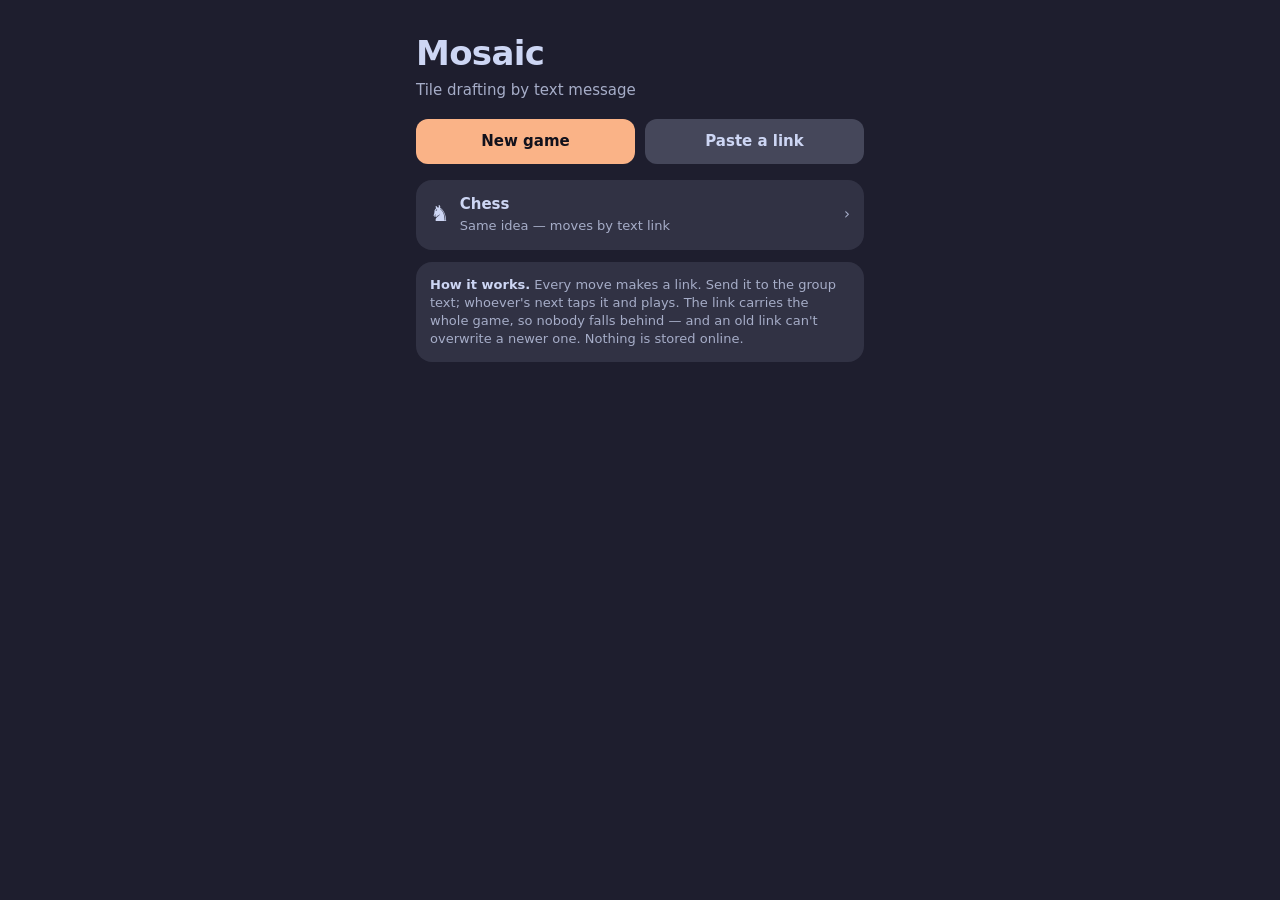
==== index.html @ 8dcbe344 "Chess animations and sounds; shared sfx.js Chess: selected piece lifts and move dots pop in; moves g" ====
<!doctype html>
<html lang="en">
<head>
<meta charset="utf-8">
<meta name="viewport" content="width=device-width, initial-scale=1, viewport-fit=cover">
<meta name="theme-color" content="#1e1e2e">
<meta name="apple-mobile-web-app-capable" content="yes">
<meta name="apple-mobile-web-app-status-bar-style" content="black-translucent">
<meta property="og:title" content="Mosaic — your move">
<meta property="og:description" content="Tap to open the game">
<title>Mosaic</title>
<link rel="icon" href="icon.svg" type="image/svg+xml">
<link rel="apple-touch-icon" href="icon-180.png">
<link rel="manifest" href="manifest.json">
<style>
:root {
  --bg: #1e1e2e; --mantle: #181825; --crust: #11111b;
  --surface: #313244; --surface2: #45475a; --overlay: #6c7086;
  --text: #cdd6f4; --sub: #a6adc8; --peach: #fab387; --green: #a6e3a1; --red: #f38ba8;
  --c0: #2f6fd6; --c1: #f2c230; --c2: #e04b3a; --c3: #24252f; --c4: #cfe9f0;
  --cell: min(32px, calc((min(100vw, 480px) - 112px) / 10));
  --ftile: 28px;
}
* { box-sizing: border-box; -webkit-tap-highlight-color: transparent; }
html, body { margin: 0; background: var(--bg); color: var(--text); }
body { font: 15px/1.4 -apple-system, BlinkMacSystemFont, "SF Pro Text", Roboto, system-ui, sans-serif; overscroll-behavior: none; }
button { font: inherit; color: inherit; border: 0; background: none; padding: 0; cursor: pointer; touch-action: manipulation; }
#app { max-width: 480px; margin: 0 auto; padding: max(12px, env(safe-area-inset-top)) 16px calc(96px + env(safe-area-inset-bottom)); }

.card { background: var(--surface); border-radius: 16px; padding: 14px; margin-bottom: 12px; }
.kicker { font-size: 11px; letter-spacing: .08em; text-transform: uppercase; color: var(--sub); margin-bottom: 8px; display: flex; justify-content: space-between; align-items: center; }
.btn { background: var(--peach); color: var(--crust); font-weight: 650; border-radius: 12px; padding: 12px 16px; }
.btn.ghost { background: var(--surface2); color: var(--text); }
.btn.small { padding: 7px 12px; font-size: 13px; border-radius: 10px; }
.row { display: flex; gap: 10px; align-items: center; }
.grow { flex: 1; }
.muted { color: var(--sub); }

/* tiles */
.t { width: var(--ftile); height: var(--ftile); border-radius: 6px; position: relative; flex: none;
     box-shadow: inset 0 -2px 0 rgba(0,0,0,.25), inset 0 1px 0 rgba(255,255,255,.25); }
.t::after { content: ""; position: absolute; inset: 30%; border-radius: 2px; opacity: .55; }
.t0 { background: var(--c0); } .t0::after { background: #9cc0ff; transform: rotate(45deg); }
.t1 { background: var(--c1); } .t1::after { background: #c0392b; border-radius: 50%; }
.t2 { background: var(--c2); } .t2::after { background: #ffd2a0; inset: 34%; transform: rotate(45deg); }
.t3 { background: var(--c3); box-shadow: inset 0 0 0 1px #585b70, inset 0 -2px 0 rgba(0,0,0,.4); } .t3::after { background: #cdd6f4; inset: 36%; border-radius: 50%; }
.t4 { background: var(--c4); } .t4::after { background: #4a90a8; inset: 28%; clip-path: polygon(50% 0, 62% 38%, 100% 50%, 62% 62%, 50% 100%, 38% 62%, 0 50%, 38% 38%); opacity: .7; border-radius: 0; }
.tm { background: #f5f5f5; color: #1e1e2e; font-weight: 800; display: grid; place-items: center; font-size: 15px; }
.tm::after { display: none; }

/* factories */
.factories { display: grid; grid-template-columns: repeat(4, 1fr); gap: 10px; justify-items: center; }
.factory { width: 76px; height: 76px; border-radius: 50%; background: radial-gradient(circle at 40% 35%, #585b70, #3a3b4f 70%);
           display: grid; grid-template-columns: repeat(2, var(--ftile)); gap: 4px; place-content: center; position: relative; }
.factory.empty { opacity: .3; }
.factory .num { position: absolute; top: -4px; left: -2px; font-size: 10px; color: var(--sub); }
.center { margin-top: 12px; background: var(--mantle); border-radius: 14px; padding: 10px; min-height: 52px; display: flex; flex-wrap: wrap; gap: 5px; align-items: center; }
.center .label { width: 100%; font-size: 11px; color: var(--sub); letter-spacing: .08em; text-transform: uppercase; }
.pick { transition: transform .12s, opacity .12s; }
.pick.on { transform: translateY(-3px); outline: 2px solid var(--peach); outline-offset: 2px; }
.pick.dim { opacity: .35; }

/* boards */
.board .bhead { display: flex; justify-content: space-between; align-items: baseline; margin-bottom: 8px; }
.board .bname { font-weight: 650; font-size: 16px; }
.score { font-size: 28px; font-weight: 750; font-variant-numeric: tabular-nums; }
.brow { display: flex; align-items: center; gap: 6px; margin-bottom: 3px; border-radius: 8px; padding: 2px; }
.brow.can { background: rgba(250,179,135,.18); outline: 2px solid var(--peach); cursor: pointer; }
.cells { display: flex; gap: 3px; }
.slot { width: var(--cell); height: var(--cell); border-radius: 6px; flex: none; }
.slot.line { background: var(--mantle); box-shadow: inset 0 0 0 1px #45475a; }
.slot.blank { background: none; }
.slot.t { width: var(--cell); height: var(--cell); }
.faint { opacity: .16; box-shadow: none; }
.t3.faint { opacity: .45; }
.faint::after { opacity: .9; }
.arrow { color: var(--overlay); font-size: 12px; width: 8px; text-align: center; }
.floor { margin-top: 10px; display: flex; gap: 3px; padding: 4px; border-radius: 8px; }
.floor.can { background: rgba(250,179,135,.18); outline: 2px solid var(--peach); cursor: pointer; }
.fslot { display: flex; flex-direction: column; align-items: center; gap: 2px; }
.fslot .pen { font-size: 10px; color: var(--red); }
.fslot .slot.line { background: #2a1f2a; }

/* opponents */
.opps { display: grid; gap: 8px; margin-bottom: 12px; }
.mini { background: var(--surface); border-radius: 12px; padding: 8px; border: 2px solid transparent; }
.mini.active { border-color: var(--peach); }
.mini .mhead { display: flex; justify-content: space-between; font-size: 13px; margin-bottom: 5px; gap: 4px; }
.mini .mhead span { overflow: hidden; text-overflow: ellipsis; white-space: nowrap; }
.mini .mrow { display: flex; gap: 2px; margin-bottom: 2px; justify-content: center; }
.mini .ms { width: 9px; height: 9px; border-radius: 2px; flex: none; }
.mini .ms.line { background: var(--mantle); }
.mini .ms.blank { background: none; }
.mini .ms.t::after { display: none; }
.mini .ms.gap { width: 3px; }
.mini .mfloor { display: flex; gap: 2px; margin-top: 4px; justify-content: center; min-height: 9px; }
.mini .ms.tm { font-size: 0; }

/* status + bars */
.status .big { font-size: 20px; font-weight: 700; }
.status .last { color: var(--sub); margin-top: 4px; }
.summary { margin-top: 10px; display: grid; gap: 4px; font-size: 14px; }
.summary div { display: flex; justify-content: space-between; }
.pill { font-size: 12px; padding: 3px 8px; border-radius: 999px; background: var(--surface2); }
.pill.go { background: var(--peach); color: var(--crust); font-weight: 650; }
.bar { position: fixed; left: 0; right: 0; bottom: 0; background: rgba(24,24,37,.96); backdrop-filter: blur(10px);
       border-top: 1px solid var(--surface); padding: 12px 16px calc(12px + env(safe-area-inset-bottom)); }
.bar .in { max-width: 448px; margin: 0 auto; display: flex; gap: 10px; align-items: center; min-height: 44px; }
.topbar { display: flex; align-items: center; justify-content: space-between; margin-bottom: 12px; }
.back { color: var(--peach); font-size: 15px; }

/* home + forms */
h1 { font-size: 34px; margin: 18px 0 2px; letter-spacing: -.02em; }
.game-item { display: flex; align-items: center; gap: 10px; width: 100%; text-align: left; }
.game-item .names { font-weight: 600; }
.seg { display: flex; background: var(--mantle); border-radius: 10px; padding: 3px; }
.seg button { flex: 1; padding: 8px; border-radius: 8px; color: var(--sub); }
.seg button.on { background: var(--surface2); color: var(--text); font-weight: 650; }
input[type=text], textarea { width: 100%; background: var(--mantle); color: var(--text); border: 1px solid var(--surface2); border-radius: 10px; padding: 11px 12px; font: inherit; font-size: 16px; }
textarea { min-height: 110px; resize: vertical; }
label.check { display: flex; gap: 10px; align-items: center; margin-top: 12px; }
.stack { display: grid; gap: 8px; }
.modal { position: fixed; inset: 0; background: rgba(17,17,27,.75); display: grid; place-items: end center; z-index: 10; }
.modal .sheet { background: var(--surface); width: 100%; max-width: 480px; border-radius: 20px 20px 0 0; padding: 20px 16px calc(20px + env(safe-area-inset-bottom)); }
.toast { position: fixed; left: 50%; top: max(16px, env(safe-area-inset-top)); transform: translateX(-50%); background: var(--crust); color: var(--text);
         padding: 10px 14px; border-radius: 12px; z-index: 40; box-shadow: 0 6px 24px rgba(0,0,0,.4); max-width: 90vw; font-size: 14px; }
.how { font-size: 13px; color: var(--sub); }
.how b { color: var(--text); }

/* animation + sound */
.pick.on { animation: hop .42s cubic-bezier(.3,1.7,.5,1) both; animation-delay: calc(var(--i, 0) * 50ms); }
@keyframes hop { 0% { transform: translateY(0); } 45% { transform: translateY(-10px) rotate(-6deg) scale(1.08); } 100% { transform: translateY(-3px); } }
.brow.can, .floor.can { animation: lit 1.3s ease-in-out infinite; }
@keyframes lit { 0%, 100% { background: rgba(250,179,135,.12); } 50% { background: rgba(250,179,135,.32); } }
[data-score] { display: inline-block; }
.t9 { background: #585b70; } .t9::after { display: none; }
.fx { position: fixed; inset: 0; pointer-events: none; z-index: 30; overflow: hidden; }
.fx > .flying { position: fixed; margin: 0; transform-origin: center; outline: none;
                box-shadow: 0 8px 16px rgba(0,0,0,.45), inset 0 -2px 0 rgba(0,0,0,.25), inset 0 1px 0 rgba(255,255,255,.25); }
.fx > .confetto { position: fixed; }
.float { position: fixed; font-weight: 800; font-size: 18px; text-shadow: 0 2px 8px rgba(0,0,0,.7); white-space: nowrap; font-variant-numeric: tabular-nums; }
.float.plus { color: var(--green); } .float.minus { color: var(--red); } .float.bonus { color: var(--peach); font-size: 26px; }
.banner { position: fixed; left: 0; right: 0; top: 36%; text-align: center; font-size: 44px; font-weight: 800; letter-spacing: -.02em;
          color: var(--peach); text-shadow: 0 4px 28px rgba(0,0,0,.8); }
.status { position: relative; }
.replay { position: absolute; top: 14px; right: 14px; font-size: 13px; color: var(--peach); }
.watch { position: fixed; inset: 0; z-index: 12; background: rgba(17,17,27,.55); display: grid; place-content: center; justify-items: center; gap: 16px; }
.watch .btn { font-size: 18px; padding: 16px 22px; box-shadow: 0 10px 30px rgba(0,0,0,.5); animation: breathe 1.6s ease-in-out infinite; }
@keyframes breathe { 50% { transform: scale(1.05); } }
.tally { position: fixed; inset: 0; z-index: 25; background: rgba(17,17,27,.94); backdrop-filter: blur(8px); -webkit-backdrop-filter: blur(8px);
         display: grid; place-items: center; padding: 16px; overflow-y: auto; }
.tsheet { width: 100%; max-width: 400px; }
.tname { font-size: 22px; font-weight: 700; text-align: center; }
.tscore { font-size: 56px; font-weight: 800; text-align: center; color: var(--peach); font-variant-numeric: tabular-nums; line-height: 1.1; margin-bottom: 14px; }
.tscore span { display: inline-block; }
.twall { display: grid; grid-template-columns: repeat(5, 1fr); gap: 6px; width: min(280px, 78vw); margin: 0 auto; }
.twall .t { width: 100%; height: auto; aspect-ratio: 1; border-radius: 9px; }
.twall .t.lit { outline: 2px solid var(--peach); outline-offset: 1px; }
.tlog { margin-top: 16px; min-height: 96px; display: grid; gap: 4px; align-content: start; font-size: 15px; text-align: center; color: var(--sub); }
.tlog b { color: var(--peach); }
.podium { display: grid; gap: 8px; }
.prow { display: flex; align-items: center; gap: 12px; background: var(--surface); border-radius: 14px; padding: 12px 14px; font-size: 17px; }
.prow.win { background: linear-gradient(135deg, rgba(249,226,175,.22), rgba(250,179,135,.22)); outline: 2px solid var(--peach); font-size: 20px; font-weight: 700; }
.prow .medal { font-size: 26px; width: 34px; text-align: center; }
.prow .pts { margin-left: auto; font-weight: 750; font-variant-numeric: tabular-nums; }
@media (prefers-reduced-motion: reduce) { .pick.on, .brow.can, .floor.can, .watch .btn { animation: none; } }
</style>
</head>
<body>
<div id="app"></div>
<script src="sfx.js"></script>
<script src="engine.js"></script>
<script>
'use strict';
const M = window.Mosaic;
const COLOR_NAMES = ['blue', 'yellow', 'red', 'black', 'ice'];
const app = document.getElementById('app');

// ---- storage (per-device only; the link is the real source of truth) ----
const store = {
  get(k) { try { return JSON.parse(localStorage.getItem(k)); } catch { return null; } },
  set(k, v) { try { localStorage.setItem(k, JSON.stringify(v)); } catch {} },
  del(k) { try { localStorage.removeItem(k); } catch {} },
  keys() { try { return Object.keys(localStorage); } catch { return []; } },
};
const gkey = id => 'mosaic:g:' + id;

let screen = 'home';
let G = null;        // { state, me, hotseat }
let sel = null;      // { src, c }
let pending = null;  // state after this turn's move, before it's sent
let newForm = { n: 3, names: [store.get('mosaic:name') || '', '', '', ''], hotseat: false };

function saveGame() {
  if (!G) return;
  store.set(gkey(G.state.id), { code: M.encode(G.state), me: G.me, hotseat: G.hotseat, updated: Date.now() });
  store.set('mosaic:open', G.state.id);
}
function loadGame(id) {
  const r = store.get(gkey(id));
  if (!r) return null;
  try { return { state: M.decode(r.code), me: r.me, hotseat: !!r.hotseat }; } catch { return null; }
}
function listGames() {
  return store.keys().filter(k => k.startsWith('mosaic:g:'))
    .map(k => { const r = store.get(k); try { return { s: M.decode(r.code), me: r.me, hotseat: r.hotseat, updated: r.updated }; } catch { return null; } })
    .filter(Boolean).sort((a, b) => b.updated - a.updated);
}

// ---- helpers ----
const esc = s => String(s).replace(/[&<>"']/g, ch => ({ '&': '&amp;', '<': '&lt;', '>': '&gt;', '"': '&quot;', "'": '&#39;' }[ch]));
const tile = (c, cls = '', attrs = '') => `<div class="t ${c === M.MARKER ? 'tm' : 't' + c} ${cls}" ${attrs}>${c === M.MARKER ? '1' : ''}</div>`;
const baseUrl = () => location.origin + location.pathname;
const linkFor = s => baseUrl() + '#g=' + M.encode(s);

function toast(msg) {
  const el = document.createElement('div');
  el.className = 'toast';
  el.textContent = msg;
  document.body.appendChild(el);
  setTimeout(() => el.remove(), 3200);
}

function moveText(s) {
  const L = s.last;
  if (!L) return '';
  const who = s.names[L.p];
  const from = L.src === M.SRC_CENTER ? 'the center' : 'factory ' + (L.src + 1);
  const to = L.dst === M.DST_FLOOR ? 'the floor' : 'row ' + (L.dst + 1);
  let t = `${who} took ${L.k} ${COLOR_NAMES[L.c]} from ${from} → ${to}`;
  if (L.dst !== M.DST_FLOOR && L.toFloor) t += ` (${L.toFloor} to floor)`;
  if (L.marker) t += ' + first-player tile';
  return t;
}

function shareText(s) {
  const head = `Mosaic · move ${s.turn}: ${moveText(s)}.`;
  if (s.over) {
    const w = M.winners(s).map(i => s.names[i]).join(' & ');
    return `${head} Game over — ${w} wins!`;
  }
  return `${head} ${s.names[s.cur]}'s turn.`;
}

// Whose board sits big at the bottom.
function viewIdx() {
  if (G.hotseat) return G.state.cur;
  return G.me ?? G.state.cur;
}
function myTurn() {
  const s = G.state;
  return !busy && !s.over && !pending && (G.hotseat || G.me === s.cur);
}

// ---- incoming links / codes ----
function ingest(code) {
  let s;
  try { s = M.decode(code); } catch (e) { toast(e.message); return false; }
  const prev = loadGame(s.id);
  let seq = null;
  stopAnim();
  if (prev && prev.state.turn > s.turn) {
    G = prev;
    toast(`That's an older link — you already have move ${prev.state.turn}`);
  } else if (prev && prev.state.turn === s.turn) {
    G = prev;
  } else {
    seq = buildSeq(prev && prev.state, s);
    G = { state: s, me: prev ? prev.me : null, hotseat: prev ? prev.hotseat : false };
  }
  sel = null; pending = null; lastSeq = null; screen = 'game';
  saveGame();
  render();
  if (G.me == null && !G.hotseat) askWho(() => offerWatch(seq));
  else offerWatch(seq);
  return true;
}

function extractCode(text) {
  const m = text.match(/[#&?]g=([A-Za-z0-9_-]+)/);
  if (m) return m[1];
  const raw = text.trim().match(/[A-Za-z0-9_-]{40,}/);
  return raw ? raw[0] : null;
}

// ---- actions ----
function pickTile(src, c) {
  if (!myTurn()) {
    if (!G.state.over && !pending) toast(`It's ${G.state.names[G.state.cur]}'s turn`);
    return;
  }
  sel = sel && sel.src === src && sel.c === c ? null : { src, c };
  render();
  if (sel) { sfx.pick(M.sourceCounts(G.state, src)[c]); buzz(6); }
  else sfx.clack(0, .9, .4);
}

function placeRow(row) {
  if (!sel || busy) return;
  const p = G.state.players[G.state.cur];
  if (row !== M.DST_FLOOR && !M.canPlace(p, row, sel.c)) return;
  const move = { src: sel.src, c: sel.c, dst: row };
  const A = G.state;
  pending = M.applyMove(A, move);
  sel = null;
  animateTurn({ A, B: M.applyMove(A, move, true), C: pending }, true);
}

function undo() { pending = null; lastSeq = null; render(); sfx.whoosh(); }

function commit() {
  G.state = pending;
  pending = null;
  saveGame();
  sfx.whoosh();
  if (!G.hotseat) share(); // must run inside the tap for the share sheet to open
  render();
}

function share() {
  const s = G.state;
  const msg = shareText(s) + '\n' + linkFor(s);
  if (navigator.share) {
    navigator.share({ text: msg }).catch(e => { if (e.name !== 'AbortError') copyFallback(msg); });
  } else copyFallback(msg);
}

function copyFallback(msg) {
  const done = () => toast('Link copied — paste it in the group text');
  if (navigator.clipboard) navigator.clipboard.writeText(msg).then(done, () => showLink(msg));
  else showLink(msg);
}

// ---- modals ----
function modal(html) {
  const m = document.createElement('div');
  m.className = 'modal';
  m.innerHTML = `<div class="sheet">${html}</div>`;
  m.addEventListener('click', e => { if (e.target === m) m.remove(); });
  document.body.appendChild(m);
  return m;
}

function askWho(then) {
  const s = G.state;
  const m = modal(`<div class="kicker">Who's on this phone?</div>
    <div class="stack">${s.names.map((n, i) => `<button class="btn ghost" data-i="${i}">${esc(n)}</button>`).join('')}
    <button class="btn ghost" data-i="hot">We're all on this one phone</button></div>`);
  m.querySelectorAll('[data-i]').forEach(b => b.onclick = () => {
    if (b.dataset.i === 'hot') G.hotseat = true;
    else { G.me = +b.dataset.i; store.set('mosaic:name', s.names[G.me]); }
    saveGame(); m.remove(); render();
    if (then) then();
  });
}

function askPaste() {
  const m = modal(`<div class="kicker">Paste a link or code</div>
    <textarea id="paste" placeholder="Paste the whole message — the link is found automatically"></textarea>
    <div class="row" style="margin-top:12px"><button class="btn ghost grow" id="cancel">Cancel</button><button class="btn grow" id="go">Open</button></div>`);
  m.querySelector('#cancel').onclick = () => m.remove();
  m.querySelector('#go').onclick = () => {
    const code = extractCode(m.querySelector('#paste').value);
    if (!code) return toast('No game code found in that text');
    if (ingest(code)) m.remove();
  };
  setTimeout(() => m.querySelector('#paste').focus(), 50);
}

function showLink(msg) {
  const m = modal(`<div class="kicker">Copy this into the group text</div><textarea readonly>${esc(msg)}</textarea>
    <button class="btn" style="width:100%;margin-top:12px" id="ok">Done</button>`);
  m.querySelector('textarea').select();
  m.querySelector('#ok').onclick = () => m.remove();
}

// ---- animation state ----
let view = null;      // state on screen while an animation runs (overrides pending / G.state)
let phase = null;     // 'move' | 'score' | 'refill' while animating
let busy = false;     // input locked; a tap skips to the end
let skipping = false;
let lastSeq = null;   // { A?, B?, C } — the last thing animated, for Replay
const RM = matchMedia('(prefers-reduced-motion: reduce)').matches;
const running = new Set();
const waiters = new Set();
const fx = document.createElement('div');
fx.className = 'fx';
document.body.appendChild(fx);

// ---- sound: shared with Chess (sfx.js) ----
const sfx = window.Sfx;
sfx.setQuiet(() => skipping);
const buzz = sfx.buzz;

// A tap during an animation skips it (and is swallowed so it can't make a move).
document.addEventListener('click', e => {
  if (!busy || e.target.closest('.watch')) return;
  e.stopPropagation();
  e.preventDefault();
  skipAnim();
}, true);

function wait(ms) {
  if (skipping) return Promise.resolve();
  return new Promise(res => {
    const done = () => { waiters.delete(done); clearTimeout(t); res(); };
    const t = setTimeout(done, ms);
    waiters.add(done);
  });
}
function anim(el, frames, opts) {
  if (!el) return Promise.resolve();
  const a = el.animate(frames, opts);
  return new Promise(res => {
    const done = () => { clearTimeout(t); running.delete(done); res(); };
    // Watchdog: a page that stops painting never fires `finished`; don't let that lock input.
    const t = setTimeout(() => { try { a.finish(); } catch {} done(); }, (opts.delay || 0) + opts.duration + 800);
    done.anim = a;
    running.add(done);
    a.finished.then(done, done);
    if (skipping) { try { a.finish(); } catch {} done(); }
  });
}
function skipAnim() {
  if (!busy || skipping) return;
  skipping = true;
  [...waiters].forEach(f => f());
  running.forEach(done => { try { done.anim.finish(); } catch {} done(); });
}
function stopAnim() {
  skipAnim();
  document.querySelectorAll('.tally, .watch').forEach(e => e.remove());
}

const boardEl = p => app.querySelector(`[data-p="${p}"]`);
const q = (root, s) => (root ? root.querySelector(s) : null);
const cloneCls = el => el.className.replace(/\b(faint|on|dim|pick|line)\b/g, '');
const hide = el => { if (el) el.style.visibility = 'hidden'; };
const show = el => { if (el) el.style.visibility = ''; };

// Clone a tile at rect `a` and arc it onto element `to`.
function fly(a, cls, to, { delay = 0, dur = 430, arc = 36, spin = 0 } = {}) {
  if (skipping || !to) return Promise.resolve();
  const b = to.getBoundingClientRect();
  const d = document.createElement('div');
  d.className = cls + ' flying';
  Object.assign(d.style, { left: a.left + 'px', top: a.top + 'px', width: a.width + 'px', height: a.height + 'px' });
  fx.appendChild(d);
  const dx = b.left + b.width / 2 - (a.left + a.width / 2), dy = b.top + b.height / 2 - (a.top + a.height / 2);
  const k = b.width / a.width;
  return anim(d, [
    { transform: 'translate(0,0) scale(1) rotate(0deg)' },
    { transform: `translate(${dx * 0.5}px, ${dy * 0.5 - arc}px) scale(${((1 + k) / 2) * 1.2}) rotate(${spin}deg)`, offset: 0.5 },
    { transform: `translate(${dx}px, ${dy}px) scale(${k}) rotate(0deg)` },
  ], { duration: dur, delay, easing: 'cubic-bezier(.45,.05,.35,1)', fill: 'both' }).then(() => d.remove());
}
const squash = (el, delay = 0) => anim(el, [{ transform: 'scale(1.3)' }, { transform: 'scale(.88)' }, { transform: 'scale(1)' }], { duration: 280, delay, easing: 'ease-out' });
const glow = (el, delay = 0) => anim(el, [
  { transform: 'scale(1)', filter: 'brightness(1)' },
  { transform: 'scale(1.2)', filter: 'brightness(1.7) drop-shadow(0 0 6px #fab387)' },
  { transform: 'scale(1)', filter: 'brightness(1)' },
], { duration: 520, delay, easing: 'ease-out' });

function floatText(el, text, kind = 'plus', size) {
  if (skipping || !el) return;
  const r = el.getBoundingClientRect();
  const d = document.createElement('div');
  d.className = 'float ' + kind;
  d.textContent = text;
  d.style.left = r.left + r.width / 2 + 'px';
  d.style.top = r.top - 4 + 'px';
  if (size) d.style.fontSize = size + 'px';
  fx.appendChild(d);
  anim(d, [
    { transform: 'translate(-50%, 0) scale(.5)', opacity: 0 },
    { transform: 'translate(-50%, -14px) scale(1.15)', opacity: 1, offset: 0.25 },
    { transform: 'translate(-50%, -42px) scale(1)', opacity: 0 },
  ], { duration: 1150, easing: 'ease-out', fill: 'both' }).then(() => d.remove());
}

function countUp(el, from, to, dur = 450) {
  if (!el) return;
  if (skipping || from === to) { el.textContent = to; return; }
  const t0 = performance.now();
  const step = t => {
    const k = Math.min(1, (t - t0) / dur);
    el.textContent = Math.round(from + (to - from) * (1 - Math.pow(1 - k, 3)));
    if (k < 1 && !skipping) requestAnimationFrame(step);
    else el.textContent = to;
  };
  requestAnimationFrame(step);
  anim(el, [{ transform: 'scale(1)' }, { transform: 'scale(1.3)' }, { transform: 'scale(1)' }], { duration: 380 });
}

function banner(text) {
  if (skipping || RM) return;
  const d = document.createElement('div');
  d.className = 'banner';
  d.textContent = text;
  fx.appendChild(d);
  anim(d, [
    { transform: 'translateX(-60%) skewX(-12deg)', opacity: 0 },
    { transform: 'translateX(0) skewX(0)', opacity: 1, offset: 0.2 },
    { transform: 'translateX(0) scale(1.04)', opacity: 1, offset: 0.75 },
    { transform: 'translateX(60%) skewX(12deg)', opacity: 0 },
  ], { duration: 1500, easing: 'ease-in-out', fill: 'both' }).then(() => d.remove());
}

// A rain of tiles.
function confetti(n = 80) {
  if (RM) return;
  for (let i = 0; i < n; i++) {
    const d = document.createElement('div');
    const size = 10 + Math.random() * 14;
    d.className = 't t' + (i % 5) + ' confetto';
    Object.assign(d.style, { left: Math.random() * innerWidth + 'px', top: '-30px', width: size + 'px', height: size + 'px' });
    fx.appendChild(d);
    const dx = (Math.random() - 0.5) * 180, rot = (Math.random() - 0.5) * 900;
    d.animate([{ transform: 'translate(0,0) rotate(0deg)' }, { transform: `translate(${dx}px, ${innerHeight + 80}px) rotate(${rot}deg)` }],
      { duration: 1800 + Math.random() * 1600, delay: Math.random() * 700, easing: 'cubic-bezier(.25,.6,.5,1)', fill: 'both' })
      .finished.then(() => d.remove()).catch(() => {});
  }
}

// ---- move: picked tiles arc to the line/floor, leftovers slide to the center ----
async function playMove(A, B) {
  const L = B.last, p = L.p;
  const srcSel = L.src === M.SRC_CENTER ? `[data-tile="c-${L.c}"]` : `[data-tile="f${L.src}-${L.c}"]`;
  const picked = [...app.querySelectorAll(srcSel)].map(el => ({ r: el.getBoundingClientRect(), cls: cloneCls(el) }));
  const mk = L.marker ? q(app, '[data-tile="cm"]') : null;
  const mkRect = mk && mk.getBoundingClientRect();
  const rest = L.src === M.SRC_CENTER ? [] : [...app.querySelectorAll(`[data-tile^="f${L.src}-"]`)]
    .filter(el => !el.matches(srcSel))
    .map(el => ({ r: el.getBoundingClientRect(), cls: cloneCls(el), c: +el.dataset.tile.split('-')[1] }));

  view = B; phase = 'move';
  renderGame();
  const bd = boardEl(p);
  const n0 = L.dst === M.DST_FLOOR ? 0 : A.players[p].lines[L.dst].n;
  const dests = [];
  for (let i = 0; i < L.k - L.toFloor; i++) dests.push(q(bd, `[data-l="${L.dst}-${n0 + i}"]`));
  let f = A.players[p].floor.length;
  const mkDest = L.marker && f < 7 ? q(bd, `[data-f="${f++}"]`) : null;
  for (let i = 0; i < L.toFloor; i++) dests.push(f < 7 ? q(bd, `[data-f="${f++}"]`) : null);
  // Leftovers land on the newest center tiles of their color.
  const centerDest = [];
  for (let c = 0; c < 5; c++) {
    const els = [...app.querySelectorAll(`[data-tile="c-${c}"]`)];
    const added = B.center[c] - A.center[c];
    if (L.src !== M.SRC_CENTER && added > 0) centerDest[c] = els.slice(-added);
  }
  dests.forEach(hide); hide(mkDest);
  centerDest.forEach(list => list && list.forEach(hide));

  const jobs = [];
  picked.forEach((t, i) => {
    const to = dests[i];
    jobs.push(fly(t.r, t.cls, to, { delay: i * 85, spin: 10 }).then(() => {
      show(to);
      if (!to) return;
      squash(to);
      buzz(8);
      if (to.dataset.f != null) { sfx.clack(0, 0.6, 1.1); floatText(to, M.FLOOR_PEN[+to.dataset.f], 'minus', 13); }
      else sfx.clack(0, 0.85 + i * 0.06, 1);
    }));
  });
  if (mkRect) jobs.push(fly(mkRect, 'tm t', mkDest, { delay: 60, spin: -20 }).then(() => { show(mkDest); squash(mkDest); sfx.pop(); }));
  const used = [0, 0, 0, 0, 0];
  rest.forEach((t, j) => {
    const to = centerDest[t.c] && centerDest[t.c][used[t.c]++];
    jobs.push(fly(t.r, t.cls, to, { delay: 140 + j * 50, arc: 16, dur: 380 }).then(() => { show(to); sfx.clack(0, 1.15, 0.45); }));
  });
  await Promise.all(jobs);
  app.querySelectorAll('[style*="visibility"]').forEach(show);
}

// ---- round end: full lines slide onto the wall, runs light up, floor tiles fall ----
async function playScoring(B, C) {
  view = B; phase = 'score';
  renderGame();
  await wait(450);
  const vi = viewIdx();
  const steps = B.players.map(pl => M.scoreSteps(pl));
  const score = B.players.map(pl => pl.score);
  const most = Math.max(0, ...steps.map(x => x.length));
  for (let k = 0; k < most; k++) {
    let sounded = false;
    for (let p = 0; p < B.n; p++) {
      const st = steps[p][k];
      if (!st) continue;
      const bd = boardEl(p), big = bd.classList.contains('board');
      const line = [];
      for (let j = 0; j <= st.r; j++) line.push(q(bd, `[data-l="${st.r}-${j}"]`));
      const wallEl = q(bd, `[data-w="${st.r * 5 + st.col}"]`);
      const lead = line[0], from = lead.getBoundingClientRect(), cls = cloneCls(lead);
      lead.className = (big ? 'slot' : 'ms') + ' line';
      line.slice(1).forEach((el, j) => anim(el, [
        { opacity: 1, transform: 'none' },
        { opacity: 0, transform: 'translateY(12px) scale(.6) rotate(25deg)' },
      ], { duration: 420, delay: 220 + j * 45, easing: 'ease-in', fill: 'forwards' }));
      const loud = p === vi || !sounded;
      sounded = true;
      fly(from, cls, wallEl, { dur: 380, arc: big ? 18 : 6 }).then(() => {
        wallEl.classList.remove('faint');
        squash(wallEl);
        st.run.forEach((w, i) => glow(q(bd, `[data-w="${w}"]`), 80 + i * 40));
        floatText(wallEl, '+' + st.pts, 'plus', big ? 20 : 13);
        countUp(q(bd, '[data-score]'), score[p], score[p] + st.pts);
        score[p] += st.pts;
        if (loud) { sfx.chime(Math.min(st.pts + 1, 11), 0, p === vi ? 1 : 0.5); buzz(10); }
      });
    }
    await wait(720);
  }

  let pain = false;
  for (let p = 0; p < B.n; p++) {
    const fl = B.players[p].floor;
    if (!fl.length) continue;
    pain = true;
    const bd = boardEl(p), big = bd.classList.contains('board');
    const tiles = [...bd.querySelectorAll('[data-f]')].filter(el => el.classList.contains('t'));
    tiles.forEach((el, i) => {
      anim(el, [{ transform: 'translateX(0)' }, { transform: 'translateX(-3px) rotate(-6deg)' }, { transform: 'translateX(3px) rotate(6deg)' }, { transform: 'translateX(0)' }], { duration: 280, delay: i * 40 });
      anim(el, [{ opacity: 1, transform: 'none' }, { opacity: 0, transform: 'translateY(22px) rotate(30deg)' }], { duration: 480, delay: 320 + i * 50, easing: 'ease-in', fill: 'forwards' });
    });
    const pen = M.floorPenalty(fl), to = Math.max(0, score[p] + pen);
    floatText(q(bd, '.floor, .mfloor'), String(pen), 'minus', big ? 22 : 14);
    countUp(q(bd, '[data-score]'), score[p], to);
    score[p] = to;
  }
  if (pain) { sfx.thud(0.3); buzz(35); await wait(1000); }
  await wait(250);
}

// ---- new round: factories fill with a clatter ----
async function playRefill(s) {
  phase = 'refill';
  banner(s.round === 1 && s.turn === 0 ? 'Let’s play' : `Round ${s.round}`);
  sfx.whoosh();
  const tiles = [...app.querySelectorAll('.factory .t')];
  const start = RM ? 0 : 350;
  tiles.forEach((el, i) => {
    anim(el, [
      { transform: 'scale(0) rotate(-120deg)', opacity: 0 },
      { transform: 'scale(1.18) rotate(8deg)', opacity: 1, offset: 0.7 },
      { transform: 'scale(1) rotate(0deg)', opacity: 1 },
    ], { duration: 380, delay: start + i * 30, easing: 'ease-out', fill: 'backwards' });
    if (i % 2 === 0) sfx.clack((start + i * 30) / 1000, 1.1, 0.4);
  });
  const mk = q(app, '[data-tile="cm"]');
  anim(mk, [{ transform: 'scale(0)' }, { transform: 'scale(1.3)' }, { transform: 'scale(1)' }], { duration: 400, delay: start + tiles.length * 30, fill: 'backwards' });
  sfx.pop((start + tiles.length * 30) / 1000);
  await wait(start + tiles.length * 30 + 450);
}

// Plays one turn: the move (A → B), round scoring (B → C), refill, final tally.
// live: the mover just tapped, so A is already on screen.
async function animateTurn(seq, live) {
  if (!seq || busy) return;
  lastSeq = seq;
  busy = true;
  skipping = RM;
  const C = seq.C;
  const scored = !!(seq.B && C.last && C.last.roundEnd);
  try {
    if (seq.A) {
      if (!live) { view = seq.A; phase = 'move'; renderGame(); await wait(500); }
      await playMove(seq.A, seq.B);
      await wait(scored ? 450 : 150);
    }
    if (scored) await playScoring(seq.B, C);
    view = null;
    renderGame();
    if (scored && !C.over) { skipping = RM; await playRefill(C); }
  } finally {
    fx.querySelectorAll('.flying, .float').forEach(e => e.remove());
    view = null; phase = null; busy = false; skipping = false;
  }
  renderGame();
  if (C.over) finalTally(C);
  else if (!seq.A && !seq.B) pulseLast(C);
}

// No earlier board to replay from: just light up what the last player placed.
function pulseLast(s) {
  const L = s.last;
  if (!L || L.roundEnd) return;
  const bd = boardEl(L.p);
  const els = L.dst === M.DST_FLOOR ? [] : [...bd.querySelectorAll(`[data-l^="${L.dst}-"]`)].filter(el => el.classList.contains('t'));
  els.forEach((el, i) => glow(el, 300 + i * 70));
}

// What to animate when a link arrives, given what this phone last saw (P).
function buildSeq(P, s) {
  const L = s.last;
  if (!L) return s.over ? { C: s } : null;
  const move = { src: L.src, c: L.c, dst: L.dst };
  if (P && P.turn === s.turn - 1) {
    try {
      if (M.encode(M.applyMove(P, move)) === M.encode(s)) return { A: P, B: M.applyMove(P, move, true), C: s };
    } catch {}
  }
  if (L.roundEnd && P && !P.over && P.turn < s.turn && P.round === (s.over ? s.round : s.round - 1)) {
    const B = boardsBeforeScoring(P, s);
    if (B) return { B, C: s };
  }
  return { C: s };
}

// Rebuild the boards just before round scoring from an earlier state of the same round.
// Walls and scores only change at round end, so P has both; the new wall tiles tell
// which lines were full. Floor colors are unknown (grey), its length comes from the penalty.
function boardsBeforeScoring(P, s) {
  const B = JSON.parse(JSON.stringify(s));
  B.over = false; B.round = P.round; B.cur = s.last.p; B.centerMarker = false;
  B.factories = B.factories.map(() => [0, 0, 0, 0, 0]);
  B.center = [0, 0, 0, 0, 0];
  B.last = { ...s.last, roundEnd: null };
  const CUM = [0, 1, 2, 4, 6, 8, 11, 14];
  for (let i = 0; i < s.n; i++) {
    const pb = B.players[i], old = P.players[i].wall, nw = s.players[i].wall;
    if (old.some((w, j) => w && !nw[j])) return null;
    pb.wall = old.slice();
    pb.score = P.players[i].score;
    for (let r = 0; r < 5; r++) {
      const added = [0, 1, 2, 3, 4].filter(c => nw[r * 5 + c] && !old[r * 5 + c]);
      if (added.length > 1) return null;
      if (added.length) pb.lines[r] = { c: M.wallColor(r, added[0]), n: r + 1 };
    }
    const len = CUM.indexOf(-s.last.roundEnd[i].floor);
    if (len < 0) return null;
    pb.floor = Array.from({ length: len }, (_, k) => (k === 0 && i === s.first ? M.MARKER : 9));
    if (M.scoreSteps(pb).reduce((a, x) => a + x.pts, 0) !== s.last.roundEnd[i].wall) return null;
  }
  return B;
}

// Sound needs one tap on iOS, so a fresh link asks before playing.
function offerWatch(seq) {
  if (!seq) return;
  if (sfx.ready() || sfx.muted || RM) { animateTurn(seq); return; }
  const C = seq.C, who = C.last ? esc(C.names[C.last.p]) : '';
  const label = !seq.A && !seq.B ? 'See the final scoring'
    : seq.A ? `Watch ${who}’s move${C.last.roundEnd ? ' + scoring' : ''}` : 'Watch the round scoring';
  const m = document.createElement('div');
  m.className = 'watch';
  m.innerHTML = `<button class="btn" id="wgo">▶ ${label}</button><button class="muted" id="wskip">Skip</button>`;
  document.body.appendChild(m);
  m.querySelector('#wgo').onclick = () => { sfx.unlock(); m.remove(); animateTurn(seq); };
  m.querySelector('#wskip').onclick = () => { m.remove(); lastSeq = seq; render(); };
}

// ---- game over: every wall, bonus by bonus, then the podium ----
async function finalTally(s) {
  if (busy) return;
  busy = true;
  skipping = RM;
  const m = document.createElement('div');
  m.className = 'tally';
  m.innerHTML = `<div class="tsheet"><div class="kicker"><span>Final scoring</span><span id="thint">tap to skip</span></div><div id="tbody"></div></div>`;
  document.body.appendChild(m);
  const body = m.querySelector('#tbody');
  try {
    for (let i = 0; i < s.n; i++) {
      const p = s.players[i], b = M.bonuses(p);
      let sc = p.score - b.points;
      fx.querySelectorAll('.float').forEach(e => e.remove());
      let cells = '';
      for (let w = 0; w < 25; w++) cells += tile(M.wallColor(Math.floor(w / 5), w % 5), p.wall[w] ? '' : 'faint', `data-tw="${w}"`);
      body.innerHTML = `<div class="tname">${esc(s.names[i])}</div><div class="tscore"><span id="ts">${sc}</span></div>
        <div class="twall">${cells}</div><div class="tlog" id="tlog"></div>`;
      const ts = body.querySelector('#ts'), log = body.querySelector('#tlog');
      anim(body, [{ opacity: 0, transform: 'translateX(40px)' }, { opacity: 1, transform: 'none' }], { duration: 320, easing: 'ease-out' });
      await wait(650);
      const groups = [
        ...b.rowList.map(r => ({ cells: [0, 1, 2, 3, 4].map(c => r * 5 + c), pts: 2, text: `Row ${r + 1} complete`, base: 0 })),
        ...b.colList.map(c => ({ cells: [0, 1, 2, 3, 4].map(r => r * 5 + c), pts: 7, text: `Column ${c + 1} complete`, base: 2 })),
        ...b.colorList.map(k => ({ cells: [0, 1, 2, 3, 4].map(r => r * 5 + M.wallCol(r, k)), pts: 10, text: `All five ${COLOR_NAMES[k]}`, base: 4 })),
      ];
      if (!groups.length) { log.innerHTML = '<div>No bonuses</div>'; await wait(900); }
      for (const g of groups) {
        g.cells.forEach((w, j) => {
          const el = q(body, `[data-tw="${w}"]`);
          el.classList.add('lit');
          anim(el, [
            { transform: 'none', filter: 'brightness(1)' },
            { transform: 'translateY(-10px) scale(1.18)', filter: 'brightness(1.6)' },
            { transform: 'none', filter: 'brightness(1)' },
          ], { duration: 440, delay: j * 75, easing: 'ease-out' });
        });
        sfx.arp(g.base);
        buzz(15);
        await wait(380);
        floatText(ts, '+' + g.pts, 'bonus', 30);
        countUp(ts, sc, sc + g.pts, 500);
        sc += g.pts;
        log.insertAdjacentHTML('beforeend', `<div>${g.text} <b>+${g.pts}</b></div>`);
        await wait(700);
        body.querySelectorAll('.lit').forEach(el => el.classList.remove('lit'));
      }
      ts.textContent = p.score;
      await wait(800);
    }
    skipping = false;
    const st = M.standings(s), win = M.winners(s);
    const medal = ['🥇', '🥈', '🥉', '4'];
    body.innerHTML = `<div class="tname" style="margin-bottom:14px">${win.length > 1 ? 'It’s a tie!' : esc(s.names[win[0]]) + ' wins!'}</div>
      <div class="podium">${st.map((x, k) => `<div class="prow ${win.includes(x.i) ? 'win' : ''}" data-k="${k}" style="opacity:0">
        <span class="medal">${win.includes(x.i) ? (win.length > 1 ? '🤝' : '👑') : medal[k]}</span><span>${esc(x.name)}</span><span class="pts">${x.score}</span></div>`).join('')}</div>
      <button class="btn" id="tdone" style="width:100%;margin-top:18px;opacity:0">Done</button>`;
    for (let k = st.length - 1; k >= 0; k--) {
      const row = q(body, `[data-k="${k}"]`);
      row.style.opacity = '';
      anim(row, [{ opacity: 0, transform: 'translateY(16px) scale(.95)' }, { opacity: 1, transform: 'none' }], { duration: 380, easing: 'cubic-bezier(.3,1.5,.5,1)' });
      if (k === 0) { sfx.fanfare(); confetti(); buzz(60); }
      else sfx.pop();
      await wait(k === 0 ? 300 : 550);
    }
  } finally {
    busy = false; skipping = false;
  }
  m.querySelector('#thint').textContent = '';
  const done = q(body, '#tdone');
  if (done) { done.style.opacity = ''; done.onclick = () => m.remove(); }
  else m.remove();
  renderGame();
}

// ---- rendering ----
function render() {
  if (screen === 'home') renderHome();
  else if (screen === 'new') renderNew();
  else renderGame();
}

function bar(inner) {
  let b = document.querySelector('.bar');
  if (!inner) { if (b) b.remove(); return; }
  if (!b) { b = document.createElement('div'); b.className = 'bar'; document.body.appendChild(b); }
  b.innerHTML = `<div class="in">${inner}</div>`;
}

function renderHome() {
  const games = listGames();
  app.innerHTML = `
    <h1>Mosaic</h1>
    <div class="muted" style="margin-bottom:18px">Tile drafting by text message</div>
    <div class="row" style="margin-bottom:16px">
      <button class="btn grow" id="new">New game</button>
      <button class="btn ghost grow" id="paste">Paste a link</button>
    </div>
    ${games.length ? `<div class="kicker">Games</div>` : ''}
    ${games.map(g => {
      const s = g.s;
      let st;
      if (s.over) st = `<span class="pill">Finished · ${esc(M.winners(s).map(i => s.names[i]).join(' & '))} won</span>`;
      else if (g.hotseat || g.me === s.cur) st = `<span class="pill go">Your turn</span>`;
      else st = `<span class="pill">${esc(s.names[s.cur])}'s turn</span>`;
      return `<div class="card"><div class="row">
        <button class="game-item grow" data-open="${s.id}">
          <div class="grow"><div class="names">${s.names.map(esc).join(' · ')}</div>
          <div class="muted" style="font-size:13px">Round ${s.round} · move ${s.turn}</div></div>${st}
        </button>
        <button class="muted" data-del="${s.id}" aria-label="Remove" style="padding:6px 2px 6px 8px">✕</button></div></div>`;
    }).join('')}
    <a class="card" href="chess/" style="display:flex;align-items:center;gap:10px;text-decoration:none;color:inherit">
      <span style="font-size:22px">♞</span><span class="grow"><b>Chess</b><br><span class="muted" style="font-size:13px">Same idea — moves by text link</span></span><span class="muted">›</span></a>
    <div class="card how">
      <b>How it works.</b> Every move makes a link. Send it to the group text; whoever's next taps it and plays.
      The link carries the whole game, so nobody falls behind — and an old link can't overwrite a newer one.
      Nothing is stored online.
    </div>`;
  bar(null);
  app.querySelector('#new').onclick = () => { screen = 'new'; render(); };
  app.querySelector('#paste').onclick = askPaste;
  app.querySelectorAll('[data-open]').forEach(b => b.onclick = () => {
    G = loadGame(+b.dataset.open); sel = null; pending = null; screen = 'game'; render();
    if (G.me == null && !G.hotseat) askWho();
  });
  app.querySelectorAll('[data-del]').forEach(b => b.onclick = () => {
    if (confirm('Remove this game from this phone? (Others keep their copy.)')) { store.del(gkey(b.dataset.del)); render(); }
  });
}

function renderNew() {
  const f = newForm;
  app.innerHTML = `
    <div class="topbar"><button class="back" id="back">‹ Games</button><div></div></div>
    <h1 style="margin-top:0">New game</h1>
    <div class="card">
      <div class="kicker">Players</div>
      <div class="seg">${[2, 3, 4].map(n => `<button data-n="${n}" class="${f.n === n ? 'on' : ''}">${n}</button>`).join('')}</div>
      <div class="stack" style="margin-top:12px">
        ${Array.from({ length: f.n }, (_, i) => `<input type="text" data-name="${i}" maxlength="16" placeholder="${i === 0 ? 'You' : 'Player ' + (i + 1)}" value="${esc(f.names[i])}">`).join('')}
      </div>
      <div class="muted" style="font-size:13px;margin-top:8px">Turn order is top to bottom. First name is you.</div>
      <label class="check"><input type="checkbox" id="hot" ${f.hotseat ? 'checked' : ''}> Everyone on this one phone (pass & play)</label>
    </div>`;
  bar(`<button class="btn grow" id="start">Start game</button>`);
  app.querySelector('#back').onclick = () => { screen = 'home'; render(); };
  app.querySelectorAll('[data-n]').forEach(b => b.onclick = () => { f.n = +b.dataset.n; render(); });
  app.querySelectorAll('[data-name]').forEach(inp => inp.oninput = () => { f.names[+inp.dataset.name] = inp.value; });
  app.querySelector('#hot').onchange = e => { f.hotseat = e.target.checked; };
  document.getElementById('start').onclick = () => {
    const names = f.names.slice(0, f.n).map((x, i) => x.trim() || (i === 0 ? 'You' : 'Player ' + (i + 1)));
    const r = new Uint32Array(2);
    crypto.getRandomValues(r);
    G = { state: M.newGame(names, r[0], r[1]), me: 0, hotseat: f.hotseat };
    store.set('mosaic:name', names[0]);
    sel = null; pending = null; lastSeq = null; screen = 'game';
    saveGame(); render();
    busy = true; phase = 'refill'; render();
    playRefill(G.state).then(() => { busy = false; phase = null; render(); });
  };
}

function lineCells(L, r, big) {
  let h = '';
  for (let j = 0; j < 5; j++) {
    if (j < 4 - r) { h += `<div class="${big ? 'slot' : 'ms'} blank"></div>`; continue; }
    const k = 4 - j; // distance from the wall; lines fill toward it
    const at = `data-l="${r}-${k}"`;
    h += k < L.n ? tile(L.c, big ? 'slot' : 'ms', at) : `<div class="${big ? 'slot' : 'ms'} line" ${at}></div>`;
  }
  return h;
}

function wallCells(p, r, big) {
  let h = '';
  for (let c = 0; c < 5; c++) {
    const col = M.wallColor(r, c);
    h += tile(col, (big ? 'slot ' : 'ms ') + (p.wall[r * 5 + c] ? '' : 'faint'), `data-w="${r * 5 + c}"`);
  }
  return h;
}

function miniBoard(s, i) {
  const p = s.players[i];
  let rows = '';
  for (let r = 0; r < 5; r++) rows += `<div class="mrow">${lineCells(p.lines[r], r, false)}<div class="ms gap"></div>${wallCells(p, r, false)}</div>`;
  return `<div class="mini ${!s.over && i === s.cur ? 'active' : ''}" data-p="${i}">
    <div class="mhead"><span>${esc(s.names[i])}</span><b data-score>${p.score}</b></div>${rows}
    <div class="mfloor">${p.floor.map((t, k) => tile(t, 'ms', `data-f="${k}"`)).join('')}</div></div>`;
}

function bigBoard(s, i, canSel) {
  const p = s.players[i];
  let rows = '';
  for (let r = 0; r < 5; r++) {
    const can = canSel && M.canPlace(p, r, sel.c);
    rows += `<div class="brow ${can ? 'can' : ''}" ${can ? `data-row="${r}"` : ''}>
      <div class="cells">${lineCells(p.lines[r], r, true)}</div><div class="arrow">›</div><div class="cells">${wallCells(p, r, true)}</div></div>`;
  }
  let floor = '';
  for (let k = 0; k < 7; k++) {
    const t = p.floor[k];
    floor += `<div class="fslot">${t === undefined ? `<div class="slot line" data-f="${k}"></div>` : tile(t, 'slot', `data-f="${k}"`)}<div class="pen">${M.FLOOR_PEN[k]}</div></div>`;
  }
  const label = G.hotseat || G.me === i ? (G.hotseat ? esc(s.names[i]) : 'You') : esc(s.names[i]);
  return `<div class="card board" data-p="${i}">
    <div class="bhead"><div class="bname">${label}</div><div class="score" data-score>${p.score}</div></div>
    ${rows}
    <div class="floor ${canSel ? 'can' : ''}" ${canSel ? `data-row="${M.DST_FLOOR}"` : ''}>${floor}</div></div>`;
}

function factoriesHtml(s, interactive) {
  const fx = s.factories.map((f, i) => {
    const tiles = [];
    f.forEach((n, c) => { for (let k = 0; k < n; k++) tiles.push(c); });
    let hop = 0;
    const inner = tiles.map(c => {
      const on = sel && sel.src === i && sel.c === c, dim = sel && sel.src === i && sel.c !== c;
      return `<button class="t t${c} pick ${on ? 'on' : ''} ${dim ? 'dim' : ''}" data-tile="f${i}-${c}" ${on ? `style="--i:${hop++}"` : ''} ${interactive ? `data-src="${i}" data-c="${c}"` : ''} aria-label="${COLOR_NAMES[c]}"></button>`;
    }).join('');
    return `<div class="factory ${tiles.length ? '' : 'empty'}"><span class="num">${i + 1}</span>${inner}</div>`;
  }).join('');
  const ctiles = [];
  s.center.forEach((n, c) => { for (let k = 0; k < n; k++) ctiles.push(c); });
  let hop = 0;
  const cinner = (s.centerMarker ? tile(M.MARKER, '', 'data-tile="cm"') : '') + ctiles.map(c => {
    const on = sel && sel.src === M.SRC_CENTER && sel.c === c, dim = sel && sel.src === M.SRC_CENTER && sel.c !== c;
    return `<button class="t t${c} pick ${on ? 'on' : ''} ${dim ? 'dim' : ''}" data-tile="c-${c}" ${on ? `style="--i:${hop++}"` : ''} ${interactive ? `data-src="${M.SRC_CENTER}" data-c="${c}"` : ''} aria-label="${COLOR_NAMES[c]}"></button>`;
  }).join('');
  return `<div class="factories">${fx}</div><div class="center"><div class="label">Center</div>${cinner || '<span class="muted" style="font-size:13px">empty</span>'}</div>`;
}

function summaryHtml(s) {
  const L = s.last;
  if (!L || !L.roundEnd) return '';
  const lines = L.roundEnd.map((r, i) => {
    const parts = [`+${r.wall} wall`];
    if (r.floor) parts.push(`${r.floor} floor`);
    if (r.bonus) parts.push(`+${r.bonus} bonus`);
    return `<div><span>${esc(s.names[i])}</span><span class="muted">${parts.join(' · ')} → <b style="color:var(--text)">${s.players[i].score}</b></span></div>`;
  }).join('');
  return `<div class="summary"><div class="kicker" style="margin:0">Round ${s.over ? s.round : s.round - 1} scored</div>${lines}</div>`;
}

function statusHtml(s) {
  let big;
  const mover = s.last && (s.last.p === G.me && !G.hotseat ? 'You' : esc(s.names[s.last.p]));
  if (phase === 'move') big = `${mover} ${mover === 'You' ? 'play' : 'plays'}…`;
  else if (phase === 'score') big = `Round ${s.round} scoring`;
  else if (phase === 'refill') big = `Round ${s.round}`;
  else if (s.over) {
    const w = M.winners(s).map(i => s.names[i]);
    big = `🏆 ${esc(w.join(' & '))} ${w.length > 1 ? 'tie' : 'wins'}`;
  } else if (pending) big = 'Check your move';
  else if (myTurn()) big = G.hotseat ? `${esc(s.names[s.cur])}'s turn` : 'Your turn';
  else big = `Waiting for ${esc(s.names[s.cur])}`;
  const last = moveText(s);
  let extra = '';
  if (s.over) {
    extra = `<div class="summary">${M.standings(s).map((x, k) => `<div><span>${k + 1}. ${esc(x.name)}</span><b>${x.score}</b></div>`).join('')}</div>`;
  }
  let btn = '';
  if (!busy && lastSeq && lastSeq.C === (pending || G.state)) btn = `<button class="replay" id="replay">↻ Replay</button>`;
  else if (!busy && s.over) btn = `<button class="replay" id="tallybtn">▶ Final scoring</button>`;
  return `<div class="card status">${btn}<div class="big">${big}</div>${last ? `<div class="last">${pending && !busy ? 'You: ' : ''}${esc(last)}</div>` : ''}
    ${summaryHtml(s)}${extra}</div>`;
}

function renderGame() {
  const s = view || pending || G.state;
  const vi = viewIdx();
  const interactive = myTurn();
  const others = s.players.map((_, i) => i).filter(i => i !== vi);
  app.innerHTML = `
    <div class="topbar"><button class="back" id="back">‹ Games</button>
      <span class="row" style="gap:12px"><span class="muted" style="font-size:13px">${s.over ? 'Final' : 'Round ' + s.round} · move ${s.turn}</span>
      <button id="mute" aria-label="Sound" style="font-size:17px">${sfx.muted ? '🔇' : '🔊'}</button></span></div>
    ${statusHtml(s)}
    <div class="opps" style="grid-template-columns:repeat(${others.length},1fr)">${others.map(i => miniBoard(s, i)).join('')}</div>
    <div class="card"><div class="kicker"><span>Factories</span>${G.state.bag ? `<span>bag ${G.state.bag.reduce((a, b) => a + b, 0)}</span>` : ''}</div>${factoriesHtml(s, interactive)}</div>
    ${bigBoard(s, vi, interactive && !!sel)}`;

  let b;
  if (busy) {
    b = `<div class="grow muted">Tap anywhere to skip</div>`;
  } else if (pending) {
    b = `<button class="btn ghost" id="undo">Undo</button><button class="btn grow" id="send">${G.hotseat ? 'Done — next player' : 'Send move'}</button>`;
  } else if (s.over) {
    b = `<button class="btn ghost grow" id="sharelink">Share result</button><button class="btn grow" id="again">New game</button>`;
  } else if (interactive && sel) {
    const k = M.sourceCounts(s, sel.src)[sel.c];
    b = `<div class="grow">Place <b>${k} ${COLOR_NAMES[sel.c]}</b> — tap a lit row or the floor</div><button class="btn ghost small" id="cancel">Cancel</button>`;
  } else if (interactive) {
    b = `<div class="grow muted">Tap a color in a factory or the center</div>`;
  } else if (G.state.last && G.state.last.p === G.me) {
    b = `<div class="grow muted">Sent? If not:</div><button class="btn small" id="sharelink">Send link again</button>`;
  } else {
    b = `<div class="grow muted">Tap ${esc(s.names[s.cur])}'s link when it arrives</div><button class="btn ghost small" id="paste">Paste</button>`;
  }
  bar(b);

  app.querySelector('#back').onclick = () => { screen = 'home'; sel = null; pending = null; lastSeq = null; render(); };
  app.querySelectorAll('[data-src]').forEach(el => el.onclick = () => pickTile(+el.dataset.src, +el.dataset.c));
  app.querySelectorAll('[data-row]').forEach(el => el.onclick = () => placeRow(+el.dataset.row));
  const on = (id, fn) => { const el = document.getElementById(id); if (el) el.onclick = fn; };
  on('undo', undo);
  on('send', commit);
  on('cancel', () => { sel = null; render(); });
  on('sharelink', share);
  on('paste', askPaste);
  on('mute', () => { sfx.toggle(); render(); });
  on('replay', () => animateTurn(lastSeq));
  on('tallybtn', () => finalTally(G.state));
  on('again', () => { newForm.names = G.state.names.slice(); newForm.n = G.state.n; screen = 'new'; render(); });
}

// ---- boot ----
function boot() {
  const code = extractCode(location.hash);
  if (code) {
    history.replaceState(null, '', location.pathname);
    if (ingest(code)) return;
  }
  // A reload returns to the open game; a fresh launch starts at the games list.
  let reload = false;
  try { reload = !!sessionStorage.getItem('mosaic:seen'); sessionStorage.setItem('mosaic:seen', '1'); } catch {}
  const open = store.get('mosaic:open');
  if (open != null && reload) {
    G = loadGame(open);
    if (G) { screen = 'game'; render(); return; }
  }
  screen = 'home';
  render();
}
window.addEventListener('hashchange', () => { const c = extractCode(location.hash); if (c) { history.replaceState(null, '', location.pathname); ingest(c); } });
boot();
</script>
</body>
</html>
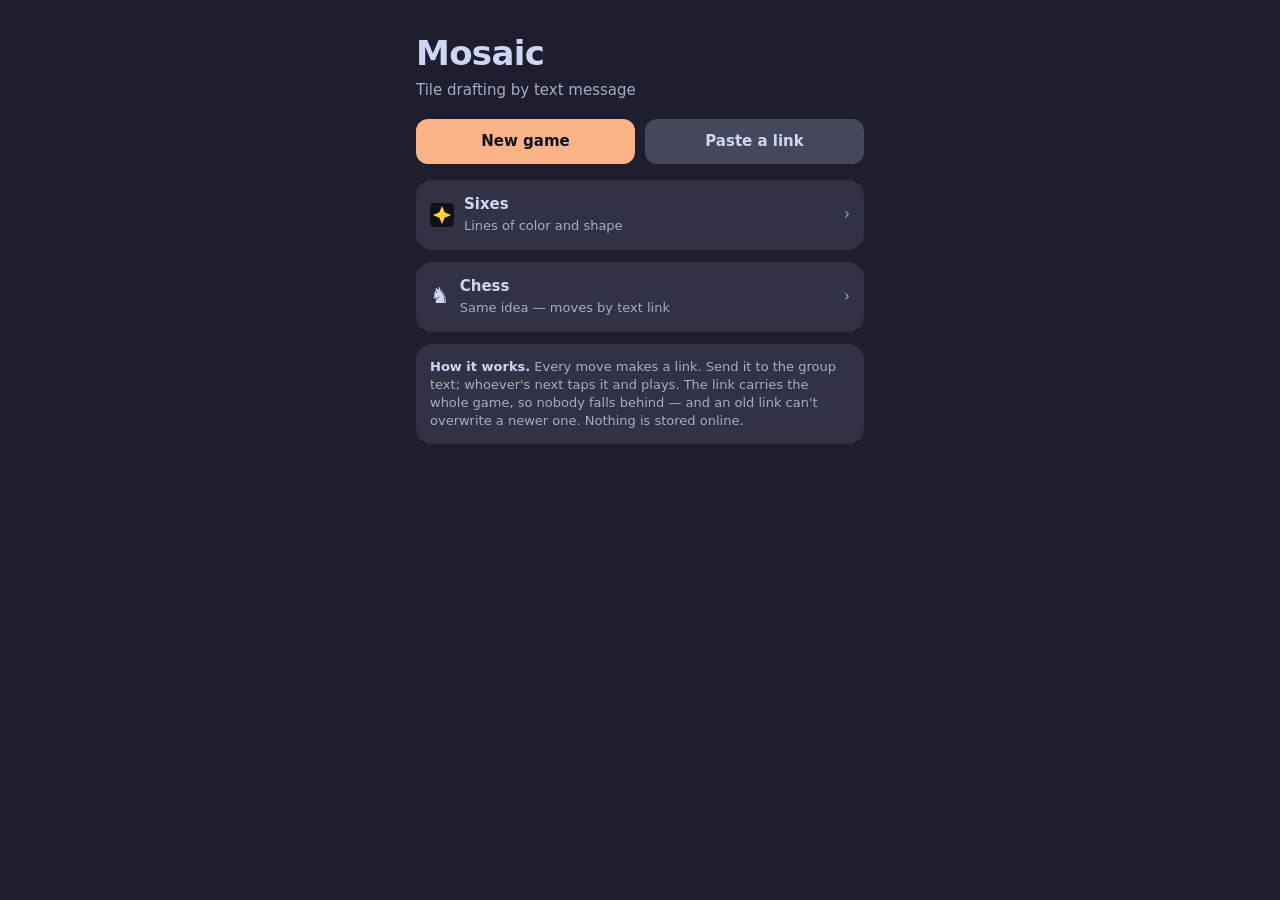
==== commit 849763b0: "Add Sixes: line-building tile game by text link (2-4 players) 6 colors x 6 shapes x 3 copies. Lines " ====
--- a/index.html
+++ b/index.html
@@ -864,6 +864,9 @@
         </button>
         <button class="muted" data-del="${s.id}" aria-label="Remove" style="padding:6px 2px 6px 8px">✕</button></div></div>`;
     }).join('')}
+    <a class="card" href="sixes/" style="display:flex;align-items:center;gap:10px;text-decoration:none;color:inherit">
+      <svg width="24" height="24" viewBox="0 0 100 100"><rect width="100" height="100" rx="18" fill="#11111b"/><path d="M50 12 L61 39 L88 50 L61 61 L50 88 L39 61 L12 50 L39 39Z" fill="#ffd43b"/></svg>
+      <span class="grow"><b>Sixes</b><br><span class="muted" style="font-size:13px">Lines of color and shape</span></span><span class="muted">›</span></a>
     <a class="card" href="chess/" style="display:flex;align-items:center;gap:10px;text-decoration:none;color:inherit">
       <span style="font-size:22px">♞</span><span class="grow"><b>Chess</b><br><span class="muted" style="font-size:13px">Same idea — moves by text link</span></span><span class="muted">›</span></a>
     <div class="card how">
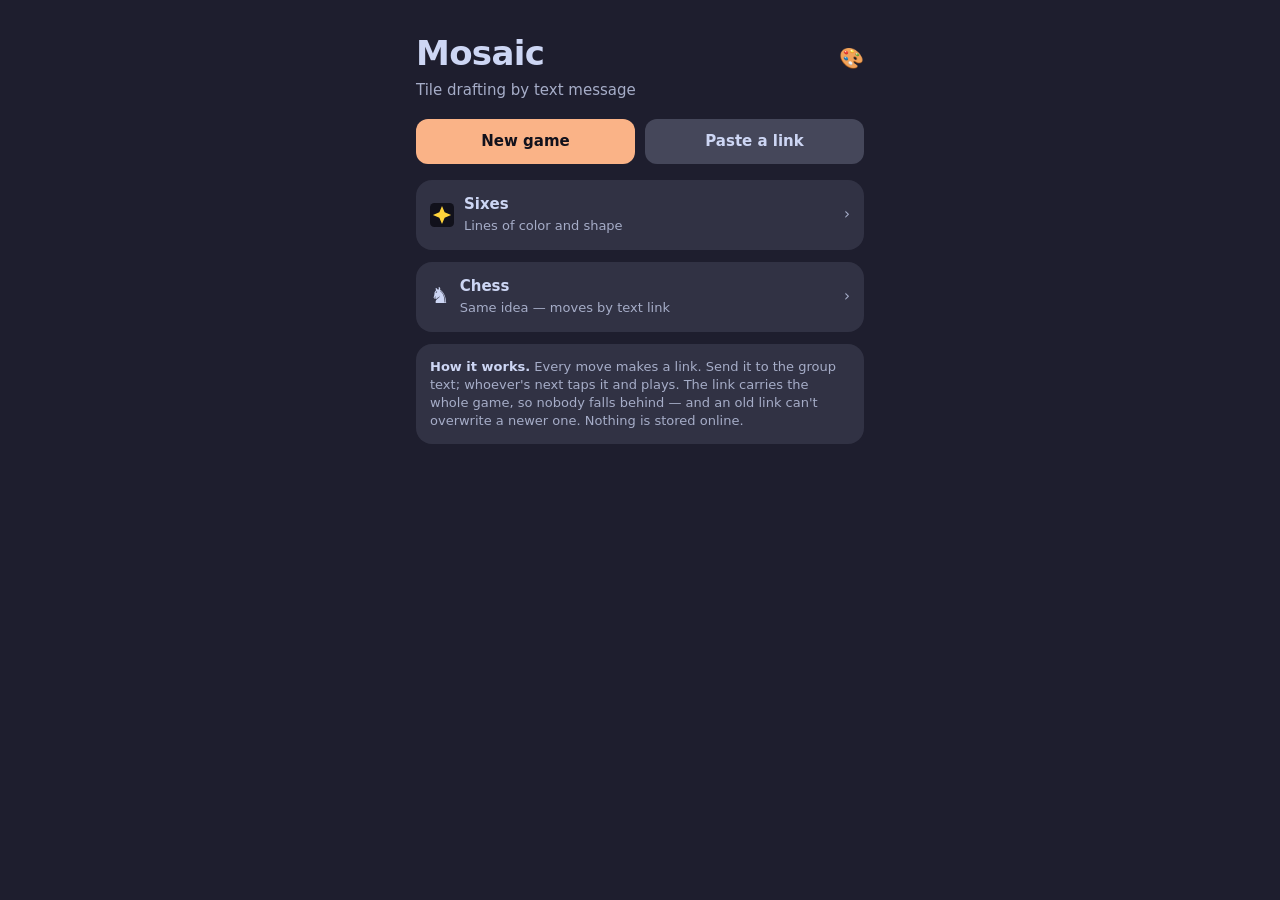
==== commit 20d32fe9: "Color themes: Dark, Beige, Light, picked per phone theme.js (loaded in <head>, no flash) stores the " ====
--- a/index.html
+++ b/index.html
@@ -8,6 +8,7 @@
 <meta name="apple-mobile-web-app-status-bar-style" content="black-translucent">
 <meta property="og:title" content="Mosaic — your move">
 <meta property="og:description" content="Tap to open the game">
+<script src="theme.js"></script>
 <title>Mosaic</title>
 <link rel="icon" href="icon.svg" type="image/svg+xml">
 <link rel="apple-touch-icon" href="icon-180.png">
@@ -107,7 +108,7 @@
        border-top: 1px solid var(--surface); padding: 12px 16px calc(12px + env(safe-area-inset-bottom)); }
 .bar .in { max-width: 448px; margin: 0 auto; display: flex; gap: 10px; align-items: center; min-height: 44px; }
 .topbar { display: flex; align-items: center; justify-content: space-between; margin-bottom: 12px; }
-.back { color: var(--peach); font-size: 15px; }
+.back { color: var(--ink-accent, var(--peach)); font-size: 15px; }
 
 /* home + forms */
 h1 { font-size: 34px; margin: 18px 0 2px; letter-spacing: -.02em; }
@@ -143,7 +144,7 @@
 .banner { position: fixed; left: 0; right: 0; top: 36%; text-align: center; font-size: 44px; font-weight: 800; letter-spacing: -.02em;
           color: var(--peach); text-shadow: 0 4px 28px rgba(0,0,0,.8); }
 .status { position: relative; }
-.replay { position: absolute; top: 14px; right: 14px; font-size: 13px; color: var(--peach); }
+.replay { position: absolute; top: 14px; right: 14px; font-size: 13px; color: var(--ink-accent, var(--peach)); }
 .watch { position: fixed; inset: 0; z-index: 12; background: rgba(17,17,27,.55); display: grid; place-content: center; justify-items: center; gap: 16px; }
 .watch .btn { font-size: 18px; padding: 16px 22px; box-shadow: 0 10px 30px rgba(0,0,0,.5); animation: breathe 1.6s ease-in-out infinite; }
 @keyframes breathe { 50% { transform: scale(1.05); } }
@@ -165,6 +166,7 @@
 .prow .pts { margin-left: auto; font-weight: 750; font-variant-numeric: tabular-nums; }
 @media (prefers-reduced-motion: reduce) { .pick.on, .brow.can, .floor.can, .watch .btn { animation: none; } }
 </style>
+<link rel="stylesheet" href="theme.css">
 </head>
 <body>
 <div id="app"></div>
@@ -844,7 +846,7 @@
 function renderHome() {
   const games = listGames();
   app.innerHTML = `
-    <h1>Mosaic</h1>
+    <div class="row" style="justify-content:space-between;align-items:baseline"><h1>Mosaic</h1><button id="theme" aria-label="Colors" style="font-size:20px">🎨</button></div>
     <div class="muted" style="margin-bottom:18px">Tile drafting by text message</div>
     <div class="row" style="margin-bottom:16px">
       <button class="btn grow" id="new">New game</button>
@@ -877,6 +879,7 @@
   bar(null);
   app.querySelector('#new').onclick = () => { screen = 'new'; render(); };
   app.querySelector('#paste').onclick = askPaste;
+  app.querySelector('#theme').onclick = Theme.open;
   app.querySelectorAll('[data-open]').forEach(b => b.onclick = () => {
     G = loadGame(+b.dataset.open); sel = null; pending = null; screen = 'game'; render();
     if (G.me == null && !G.hotseat) askWho();
@@ -1032,7 +1035,8 @@
   app.innerHTML = `
     <div class="topbar"><button class="back" id="back">‹ Games</button>
       <span class="row" style="gap:12px"><span class="muted" style="font-size:13px">${s.over ? 'Final' : 'Round ' + s.round} · move ${s.turn}</span>
-      <button id="mute" aria-label="Sound" style="font-size:17px">${sfx.muted ? '🔇' : '🔊'}</button></span></div>
+      <button id="mute" aria-label="Sound" style="font-size:17px">${sfx.muted ? '🔇' : '🔊'}</button>
+      <button id="theme" aria-label="Colors" style="font-size:17px">🎨</button></span></div>
     ${statusHtml(s)}
     <div class="opps" style="grid-template-columns:repeat(${others.length},1fr)">${others.map(i => miniBoard(s, i)).join('')}</div>
     <div class="card"><div class="kicker"><span>Factories</span>${G.state.bag ? `<span>bag ${G.state.bag.reduce((a, b) => a + b, 0)}</span>` : ''}</div>${factoriesHtml(s, interactive)}</div>
@@ -1067,6 +1071,7 @@
   on('sharelink', share);
   on('paste', askPaste);
   on('mute', () => { sfx.toggle(); render(); });
+  on('theme', Theme.open);
   on('replay', () => animateTurn(lastSeq));
   on('tallybtn', () => finalTally(G.state));
   on('again', () => { newForm.names = G.state.names.slice(); newForm.n = G.state.n; screen = 'new'; render(); });
--- a/theme.css
+++ b/theme.css
@@ -0,0 +1,51 @@
+/* Light palettes for Mosaic, Chess and Sixes (Dark is each page's own :root).
+   theme.js sets <html data-theme> and data-tone="light" for the light ones. Game tiles keep their colors; only the table around them changes. */
+
+:root[data-theme="beige"] {
+  --bg: #efe6d2; --mantle: #e4d7bd; --crust: #2f2a22;
+  --surface: #faf5ea; --surface2: #e9ddc7; --overlay: #a39580;
+  --text: #3a3227; --sub: #7a6d5c; --peach: #e0894a; --green: #3f8f3a; --red: #c4363f;
+  --ink-accent: #a8541c;
+  --light: #f0d9b5; --dark: #b58863;           /* chess: wooden board */
+  --bar-bg: rgba(250,245,234,.95); --scrim: rgba(70,55,35,.45); --veil: rgba(239,230,210,.96);
+}
+:root[data-theme="light"] {
+  --bg: #eff1f5; --mantle: #e3e7ef; --crust: #2b2d3a;
+  --surface: #ffffff; --surface2: #dce0e8; --overlay: #9ca0b0;
+  --text: #4c4f69; --sub: #6c6f85; --peach: #f5844a; --green: #40a02b; --red: #d20f39;
+  --ink-accent: #c4560f;
+  --light: #e8edf9; --dark: #8c9ac4;
+  --bar-bg: rgba(255,255,255,.94); --scrim: rgba(40,45,70,.4); --veil: rgba(239,241,245,.96);
+}
+
+
+/* shared chrome */
+[data-tone="light"] .card, [data-tone="light"] .pchip, [data-tone="light"] .mini { box-shadow: 0 1px 3px rgba(60,45,20,.12); }
+[data-tone="light"] .bar { background: var(--bar-bg); }
+[data-tone="light"] .modal { background: var(--scrim); }
+[data-tone="light"] .watch { background: var(--scrim); }
+[data-tone="light"] .tally { background: var(--veil); }
+[data-tone="light"] .toast { color: #fff; }
+[data-tone="light"] .banner { text-shadow: 0 2px 0 rgba(255,255,255,.6), 0 6px 22px rgba(60,40,10,.35); color: var(--ink-accent); }
+[data-tone="light"] .float { text-shadow: 0 1px 0 rgba(255,255,255,.8), 0 2px 8px rgba(60,40,10,.3); }
+[data-tone="light"] .float.plus { color: var(--green); }
+[data-tone="light"] .float.bonus { color: var(--ink-accent); }
+[data-tone="light"] .chip.on { color: var(--ink-accent); }
+[data-tone="light"] .prow.win { background: linear-gradient(135deg, rgba(240,200,120,.35), rgba(224,137,74,.25)); }
+
+/* Mosaic */
+[data-tone="light"] .factory { background: radial-gradient(circle at 40% 35%, #ffffff, var(--surface2) 72%); box-shadow: inset 0 0 0 1px rgba(0,0,0,.06); }
+[data-tone="light"] .slot.line { box-shadow: inset 0 0 0 1px var(--overlay); }
+[data-tone="light"] .fslot .slot.line { background: #f3d9d3; }
+[data-tone="light"] .faint { opacity: .26; }
+[data-tone="light"] .t3.faint { opacity: .5; }
+[data-tone="light"] .tm, [data-tone="light"] .t4 { box-shadow: inset 0 0 0 1px rgba(0,0,0,.18), inset 0 -2px 0 rgba(0,0,0,.12); }
+
+/* Chess */
+[data-tone="light"] .board { box-shadow: 0 6px 20px rgba(60,40,10,.25); }
+
+/* Sixes: tiles stay dark like the real thing; the table is the light surface. */
+[data-tone="light"] .tile.back { background: repeating-linear-gradient(45deg, #b9a98c 0 6px, #ad9d80 6px 12px); }
+[data-tone="light"] .table { box-shadow: inset 0 1px 4px rgba(60,40,10,.12); }
+
+[data-tone="light"] .cell.spot { box-shadow: inset 0 0 0 2px var(--peach); background: rgba(224,137,74,.16); }
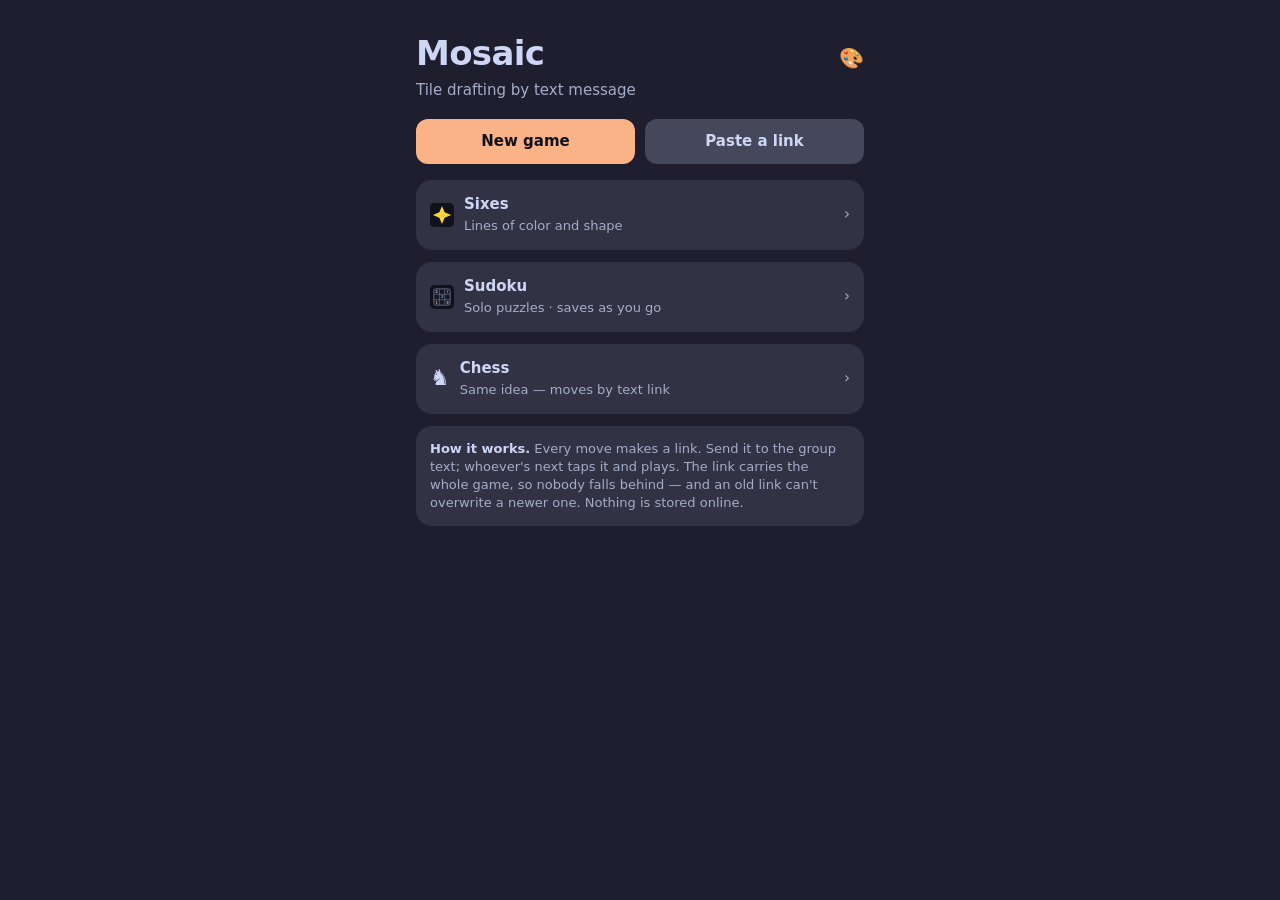
==== commit c731db07: "Add Sudoku: seeded puzzles in four levels, saves on the phone, share a grid by link Generator digs s" ====
--- a/index.html
+++ b/index.html
@@ -100,6 +100,7 @@
 /* status + bars */
 .status .big { font-size: 20px; font-weight: 700; }
 .status .last { color: var(--sub); margin-top: 4px; }
+.status .final { margin-top: 8px; font-size: 14px; font-weight: 650; color: var(--ink-accent, var(--peach)); }
 .summary { margin-top: 10px; display: grid; gap: 4px; font-size: 14px; }
 .summary div { display: flex; justify-content: space-between; }
 .pill { font-size: 12px; padding: 3px 8px; border-radius: 999px; background: var(--surface2); }
@@ -669,6 +670,7 @@
     if (seq.A) {
       if (!live) { view = seq.A; phase = 'move'; renderGame(); await wait(500); }
       await playMove(seq.A, seq.B);
+      if (!scored && !M.finishers(seq.A).length && M.finishers(seq.B).length) { banner('Last round'); sfx.whoosh(); await wait(1500); }
       await wait(scored ? 450 : 150);
     }
     if (scored) await playScoring(seq.B, C);
@@ -869,6 +871,8 @@
     <a class="card" href="sixes/" style="display:flex;align-items:center;gap:10px;text-decoration:none;color:inherit">
       <svg width="24" height="24" viewBox="0 0 100 100"><rect width="100" height="100" rx="18" fill="#11111b"/><path d="M50 12 L61 39 L88 50 L61 61 L50 88 L39 61 L12 50 L39 39Z" fill="#ffd43b"/></svg>
       <span class="grow"><b>Sixes</b><br><span class="muted" style="font-size:13px">Lines of color and shape</span></span><span class="muted">›</span></a>
+    <a class="card" href="sudoku/" style="display:flex;align-items:center;gap:10px;text-decoration:none;color:inherit">
+      <img src="sudoku/icon.svg" width="24" height="24" alt=""><span class="grow"><b>Sudoku</b><br><span class="muted" style="font-size:13px">Solo puzzles · saves as you go</span></span><span class="muted">›</span></a>
     <a class="card" href="chess/" style="display:flex;align-items:center;gap:10px;text-decoration:none;color:inherit">
       <span style="font-size:22px">♞</span><span class="grow"><b>Chess</b><br><span class="muted" style="font-size:13px">Same idea — moves by text link</span></span><span class="muted">›</span></a>
     <div class="card how">
@@ -1017,6 +1021,11 @@
   else big = `Waiting for ${esc(s.names[s.cur])}`;
   const last = moveText(s);
   let extra = '';
+  const fin = s.over || phase === 'score' ? [] : M.finishers(s);
+  if (fin.length) {
+    const who = fin.map(i => (i === G.me && !G.hotseat ? 'You' : esc(s.names[i])));
+    extra = `<div class="final">🏁 Last round — ${who.join(' & ')} will finish a row</div>`;
+  }
   if (s.over) {
     extra = `<div class="summary">${M.standings(s).map((x, k) => `<div><span>${k + 1}. ${esc(x.name)}</span><b>${x.score}</b></div>`).join('')}</div>`;
   }
--- a/theme.css
+++ b/theme.css
@@ -1,4 +1,4 @@
-/* Light palettes for Mosaic, Chess and Sixes (Dark is each page's own :root).
+/* Light palettes for Mosaic, Chess, Sixes and Sudoku (Dark is each page's own :root).
    theme.js sets <html data-theme> and data-tone="light" for the light ones. Game tiles keep their colors; only the table around them changes. */
 
 :root[data-theme="beige"] {
@@ -49,3 +49,9 @@
 [data-tone="light"] .table { box-shadow: inset 0 1px 4px rgba(60,40,10,.12); }
 
 [data-tone="light"] .cell.spot { box-shadow: inset 0 0 0 2px var(--peach); background: rgba(224,137,74,.16); }
+
+/* Sudoku: white cells and deeper blue digits on the light palettes. */
+:root[data-theme="beige"] { --blue: #2f5fb3; --hl-sel: rgba(47,95,179,.28); --hl-peer: rgba(47,95,179,.07); --hl-same: rgba(47,95,179,.17); --line: #e2d5bd; --line-thick: #8a7a62; --sq: #fffbf3; }
+:root[data-theme="light"] { --blue: #1e66f5; --hl-sel: rgba(30,102,245,.24); --hl-peer: rgba(30,102,245,.06); --hl-same: rgba(30,102,245,.15); --line: #d5dae5; --line-thick: #6c6f85; --sq: #ffffff; }
+[data-tone="light"] .board { box-shadow: 0 2px 10px rgba(60,45,20,.12); }
+[data-tone="light"] .notes span.hl { color: #fff; }
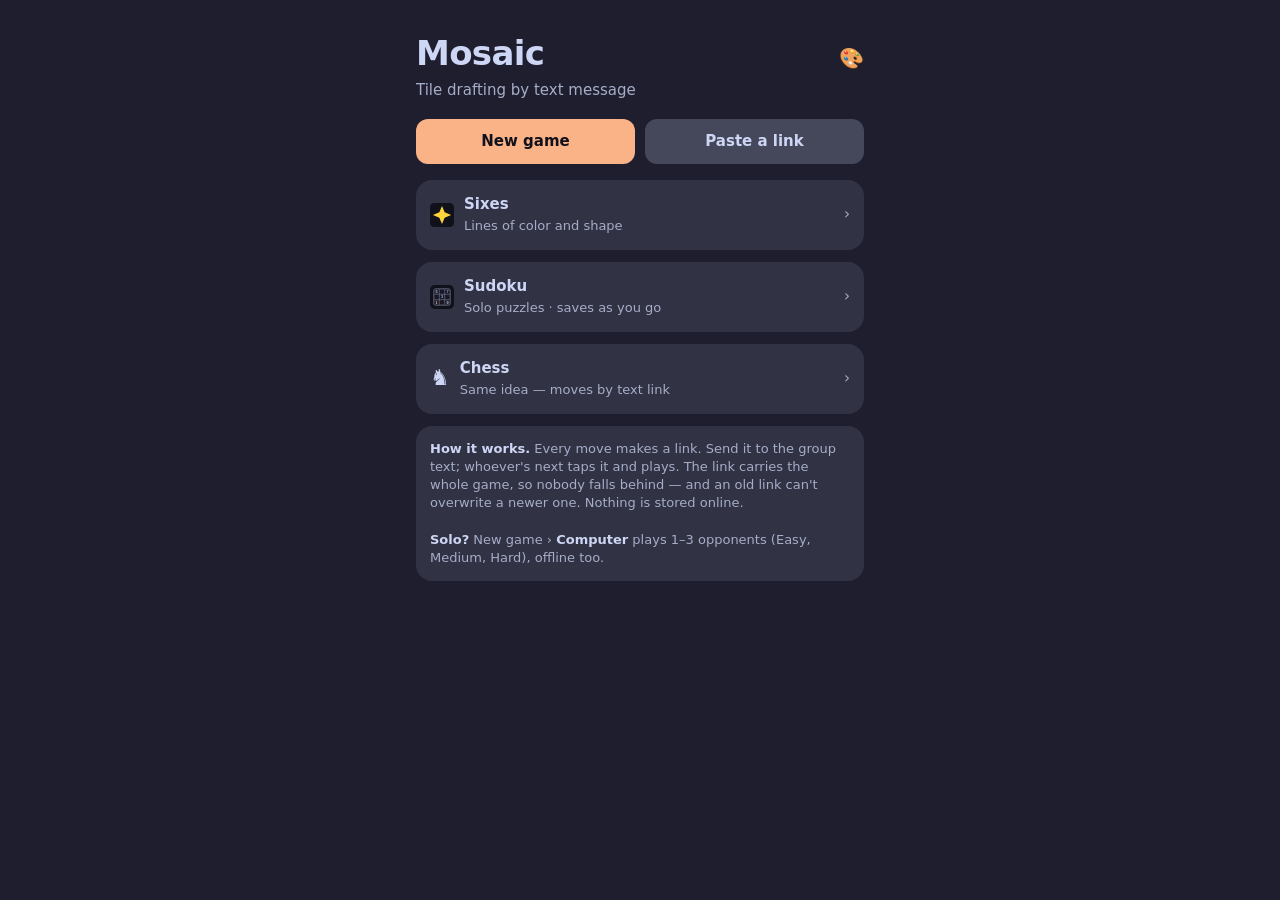
==== commit b52b0684: "Mosaic: play 1-3 computers (Easy, Medium, Hard); offline cache v2 with all bots Bot sees only the ta" ====
--- a/index.html
+++ b/index.html
@@ -173,6 +173,7 @@
 <div id="app"></div>
 <script src="sfx.js"></script>
 <script src="engine.js"></script>
+<script src="bot.js"></script>
 <script>
 'use strict';
 const M = window.Mosaic;
@@ -189,20 +190,21 @@
 const gkey = id => 'mosaic:g:' + id;
 
 let screen = 'home';
-let G = null;        // { state, me, hotseat }
+let G = null;        // { state, me, hotseat, bots: [level | null per player] | null }
 let sel = null;      // { src, c }
 let pending = null;  // state after this turn's move, before it's sent
-let newForm = { n: 3, names: [store.get('mosaic:name') || '', '', '', ''], hotseat: false };
+let newForm = { n: 3, names: [store.get('mosaic:name') || '', '', '', ''], opp: 'friend', level: 'medium' };
+const LEVEL_NAME = { easy: 'Easy', medium: 'Medium', hard: 'Hard' };
 
 function saveGame() {
   if (!G) return;
-  store.set(gkey(G.state.id), { code: M.encode(G.state), me: G.me, hotseat: G.hotseat, updated: Date.now() });
+  store.set(gkey(G.state.id), { code: M.encode(G.state), me: G.me, hotseat: G.hotseat, bots: G.bots || null, updated: Date.now() });
   store.set('mosaic:open', G.state.id);
 }
 function loadGame(id) {
   const r = store.get(gkey(id));
   if (!r) return null;
-  try { return { state: M.decode(r.code), me: r.me, hotseat: !!r.hotseat }; } catch { return null; }
+  try { return { state: M.decode(r.code), me: r.me, hotseat: !!r.hotseat, bots: r.bots || null }; } catch { return null; }
 }
 function listGames() {
   return store.keys().filter(k => k.startsWith('mosaic:g:'))
@@ -269,7 +271,7 @@
     G = prev;
   } else {
     seq = buildSeq(prev && prev.state, s);
-    G = { state: s, me: prev ? prev.me : null, hotseat: prev ? prev.hotseat : false };
+    G = { state: s, me: prev ? prev.me : null, hotseat: prev ? prev.hotseat : false, bots: prev ? prev.bots : null };
   }
   sel = null; pending = null; lastSeq = null; screen = 'game';
   saveGame();
@@ -316,8 +318,33 @@
   pending = null;
   saveGame();
   sfx.whoosh();
-  if (!G.hotseat) share(); // must run inside the tap for the share sheet to open
+  if (!G.hotseat && !G.bots) share(); // must run inside the tap for the share sheet to open
   render();
+  botTurn();
+}
+
+// ---- computer players ----
+// bot.js sees only the table, like a person. Its moves animate like a friend's link.
+let thinking = false;
+function botTurn() {
+  if (!G || !G.bots || busy || pending || thinking || screen !== 'game') return;
+  const s = G.state;
+  if (s.over || !G.bots[s.cur]) return;
+  thinking = true;
+  renderGame();
+  const id = s.id, turn = s.turn;
+  setTimeout(() => {
+    thinking = false;
+    if (!G || G.state.id !== id || G.state.turn !== turn) return;
+    const A = G.state;
+    let move;
+    try { move = MosaicBot.choose(A, G.bots[A.cur]); } catch (e) { toast('The computer got stuck: ' + e.message); render(); return; }
+    const C = M.applyMove(A, move);
+    G.state = C;
+    saveGame();
+    if (screen !== 'game') return;
+    animateTurn({ A, B: M.applyMove(A, move, true), C }, false).then(botTurn);
+  }, 700);
 }
 
 function share() {
@@ -817,7 +844,7 @@
       const row = q(body, `[data-k="${k}"]`);
       row.style.opacity = '';
       anim(row, [{ opacity: 0, transform: 'translateY(16px) scale(.95)' }, { opacity: 1, transform: 'none' }], { duration: 380, easing: 'cubic-bezier(.3,1.5,.5,1)' });
-      if (k === 0) { sfx.fanfare(); confetti(); buzz(60); }
+      if (k === 0) { if (G.bots && !win.includes(G.me)) sfx.sad(); else { sfx.fanfare(); confetti(); } buzz(60); } // losing to the computer gets no confetti
       else sfx.pop();
       await wait(k === 0 ? 300 : 550);
     }
@@ -879,6 +906,7 @@
       <b>How it works.</b> Every move makes a link. Send it to the group text; whoever's next taps it and plays.
       The link carries the whole game, so nobody falls behind — and an old link can't overwrite a newer one.
       Nothing is stored online.
+      <br><br><b>Solo?</b> New game › <b>Computer</b> plays 1–3 opponents (Easy, Medium, Hard), offline too.
     </div>`;
   bar(null);
   app.querySelector('#new').onclick = () => { screen = 'new'; render(); };
@@ -886,7 +914,8 @@
   app.querySelector('#theme').onclick = Theme.open;
   app.querySelectorAll('[data-open]').forEach(b => b.onclick = () => {
     G = loadGame(+b.dataset.open); sel = null; pending = null; screen = 'game'; render();
-    if (G.me == null && !G.hotseat) askWho();
+    if (G.me == null && !G.hotseat && !G.bots) askWho();
+    botTurn();
   });
   app.querySelectorAll('[data-del]').forEach(b => b.onclick = () => {
     if (confirm('Remove this game from this phone? (Others keep their copy.)')) { store.del(gkey(b.dataset.del)); render(); }
@@ -901,27 +930,35 @@
     <div class="card">
       <div class="kicker">Players</div>
       <div class="seg">${[2, 3, 4].map(n => `<button data-n="${n}" class="${f.n === n ? 'on' : ''}">${n}</button>`).join('')}</div>
+      <div class="kicker" style="margin-top:14px">Opponents</div>
+      <div class="seg">${[['friend', 'By text'], ['phone', 'Same phone'], ['computer', 'Computer']].map(([v, l]) => `<button data-o="${v}" class="${f.opp === v ? 'on' : ''}">${l}</button>`).join('')}</div>
+      ${f.opp === 'computer' ? `<div class="kicker" style="margin-top:14px">Computer level</div>
+      <div class="seg">${Object.entries(LEVEL_NAME).map(([v, l]) => `<button data-l="${v}" class="${f.level === v ? 'on' : ''}">${l}</button>`).join('')}</div>` : ''}
       <div class="stack" style="margin-top:12px">
-        ${Array.from({ length: f.n }, (_, i) => `<input type="text" data-name="${i}" maxlength="16" placeholder="${i === 0 ? 'You' : 'Player ' + (i + 1)}" value="${esc(f.names[i])}">`).join('')}
+        ${Array.from({ length: f.opp === 'computer' ? 1 : f.n }, (_, i) => `<input type="text" data-name="${i}" maxlength="16" placeholder="${i === 0 ? 'You' : 'Player ' + (i + 1)}" value="${esc(f.names[i])}">`).join('')}
       </div>
-      <div class="muted" style="font-size:13px;margin-top:8px">Turn order is top to bottom. First name is you.</div>
-      <label class="check"><input type="checkbox" id="hot" ${f.hotseat ? 'checked' : ''}> Everyone on this one phone (pass & play)</label>
+      <div class="muted" style="font-size:13px;margin-top:8px">${f.opp === 'computer'
+        ? `You go first, against ${f.n - 1} computer${f.n > 2 ? 's' : ''}.` : 'Turn order is top to bottom. First name is you.'}</div>
     </div>`;
   bar(`<button class="btn grow" id="start">Start game</button>`);
   app.querySelector('#back').onclick = () => { screen = 'home'; render(); };
   app.querySelectorAll('[data-n]').forEach(b => b.onclick = () => { f.n = +b.dataset.n; render(); });
   app.querySelectorAll('[data-name]').forEach(inp => inp.oninput = () => { f.names[+inp.dataset.name] = inp.value; });
-  app.querySelector('#hot').onchange = e => { f.hotseat = e.target.checked; };
+  app.querySelectorAll('[data-o]').forEach(b => b.onclick = () => { f.opp = b.dataset.o; render(); });
+  app.querySelectorAll('[data-l]').forEach(b => b.onclick = () => { f.level = b.dataset.l; render(); });
   document.getElementById('start').onclick = () => {
-    const names = f.names.slice(0, f.n).map((x, i) => x.trim() || (i === 0 ? 'You' : 'Player ' + (i + 1)));
+    const bot = f.opp === 'computer';
+    const names = bot
+      ? [f.names[0].trim() || 'You', ...Array.from({ length: f.n - 1 }, (_, i) => f.n > 2 ? `Computer ${i + 1}` : 'Computer')]
+      : f.names.slice(0, f.n).map((x, i) => x.trim() || (i === 0 ? 'You' : 'Player ' + (i + 1)));
     const r = new Uint32Array(2);
     crypto.getRandomValues(r);
-    G = { state: M.newGame(names, r[0], r[1]), me: 0, hotseat: f.hotseat };
+    G = { state: M.newGame(names, r[0], r[1]), me: 0, hotseat: f.opp === 'phone', bots: bot ? names.map((_, i) => (i ? f.level : null)) : null };
     store.set('mosaic:name', names[0]);
     sel = null; pending = null; lastSeq = null; screen = 'game';
     saveGame(); render();
     busy = true; phase = 'refill'; render();
-    playRefill(G.state).then(() => { busy = false; phase = null; render(); });
+    playRefill(G.state).then(() => { busy = false; phase = null; render(); botTurn(); });
   };
 }
 
@@ -1017,6 +1054,7 @@
     const w = M.winners(s).map(i => s.names[i]);
     big = `🏆 ${esc(w.join(' & '))} ${w.length > 1 ? 'tie' : 'wins'}`;
   } else if (pending) big = 'Check your move';
+  else if (G.bots && G.bots[s.cur]) big = `${esc(s.names[s.cur])} is thinking…`;
   else if (myTurn()) big = G.hotseat ? `${esc(s.names[s.cur])}'s turn` : 'Your turn';
   else big = `Waiting for ${esc(s.names[s.cur])}`;
   const last = moveText(s);
@@ -1055,14 +1093,16 @@
   if (busy) {
     b = `<div class="grow muted">Tap anywhere to skip</div>`;
   } else if (pending) {
-    b = `<button class="btn ghost" id="undo">Undo</button><button class="btn grow" id="send">${G.hotseat ? 'Done — next player' : 'Send move'}</button>`;
+    b = `<button class="btn ghost" id="undo">Undo</button><button class="btn grow" id="send">${G.bots ? 'Done' : G.hotseat ? 'Done — next player' : 'Send move'}</button>`;
   } else if (s.over) {
-    b = `<button class="btn ghost grow" id="sharelink">Share result</button><button class="btn grow" id="again">New game</button>`;
+    b = `${G.bots ? '' : '<button class="btn ghost grow" id="sharelink">Share result</button>'}<button class="btn grow" id="again">New game</button>`;
   } else if (interactive && sel) {
     const k = M.sourceCounts(s, sel.src)[sel.c];
     b = `<div class="grow">Place <b>${k} ${COLOR_NAMES[sel.c]}</b> — tap a lit row or the floor</div><button class="btn ghost small" id="cancel">Cancel</button>`;
   } else if (interactive) {
     b = `<div class="grow muted">Tap a color in a factory or the center</div>`;
+  } else if (G.bots) {
+    b = `<div class="grow muted">${esc(s.names[s.cur])}'s turn</div>`;
   } else if (G.state.last && G.state.last.p === G.me) {
     b = `<div class="grow muted">Sent? If not:</div><button class="btn small" id="sharelink">Send link again</button>`;
   } else {
@@ -1083,7 +1123,12 @@
   on('theme', Theme.open);
   on('replay', () => animateTurn(lastSeq));
   on('tallybtn', () => finalTally(G.state));
-  on('again', () => { newForm.names = G.state.names.slice(); newForm.n = G.state.n; screen = 'new'; render(); });
+  on('again', () => {
+    newForm.n = G.state.n;
+    if (G.bots) { newForm.opp = 'computer'; newForm.level = G.bots.find(Boolean) || newForm.level; newForm.names[0] = G.state.names[G.me]; }
+    else { newForm.names = G.state.names.slice(); newForm.opp = G.hotseat ? 'phone' : 'friend'; }
+    screen = 'new'; render();
+  });
 }
 
 // ---- boot ----
@@ -1099,13 +1144,16 @@
   const open = store.get('mosaic:open');
   if (open != null && reload) {
     G = loadGame(open);
-    if (G) { screen = 'game'; render(); return; }
+    if (G) { screen = 'game'; render(); botTurn(); return; }
   }
   screen = 'home';
   render();
 }
 window.addEventListener('hashchange', () => { const c = extractCode(location.hash); if (c) { history.replaceState(null, '', location.pathname); ingest(c); } });
 boot();
+
+// Keep a copy of every game on the phone so it opens with no signal (sw.js at the site root).
+if ('serviceWorker' in navigator) navigator.serviceWorker.register('sw.js').catch(() => {});
 </script>
 </body>
 </html>
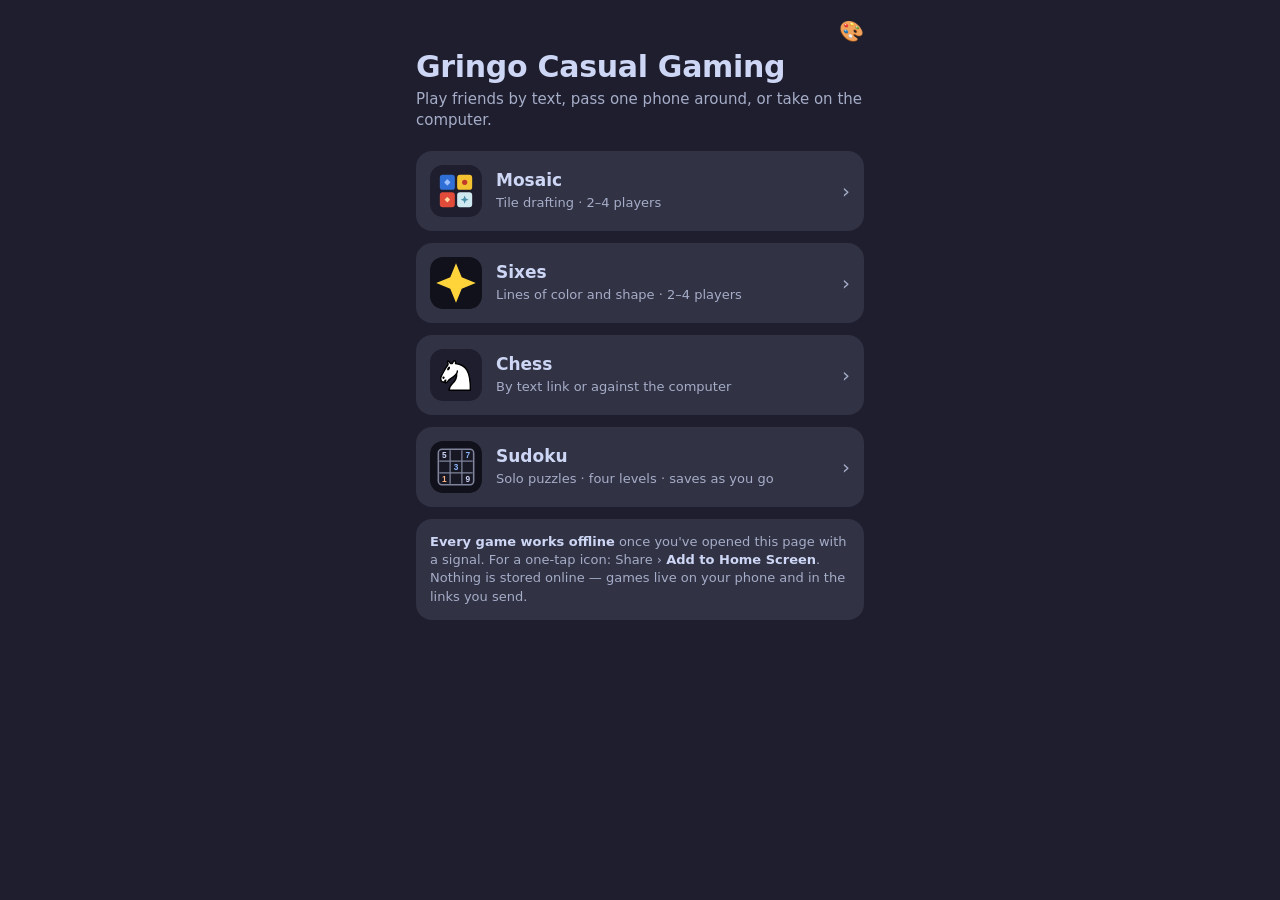
==== commit 1379eb40: "Home page is now Gringo Casual Gaming; Mosaic moves to /mosaic/ Hub lists all four games. Old Mosaic" ====
--- a/index.html
+++ b/index.html
@@ -5,11 +5,15 @@
 <meta name="viewport" content="width=device-width, initial-scale=1, viewport-fit=cover">
 <meta name="theme-color" content="#1e1e2e">
 <meta name="apple-mobile-web-app-capable" content="yes">
-<meta name="apple-mobile-web-app-status-bar-style" content="black-translucent">
-<meta property="og:title" content="Mosaic — your move">
-<meta property="og:description" content="Tap to open the game">
+<meta name="apple-mobile-web-app-title" content="Gringo Games">
+<meta property="og:title" content="Gringo Casual Gaming">
+<meta property="og:description" content="Mosaic, Sixes, Chess and Sudoku — by text, on one phone, or against the computer">
+<script>
+  // Mosaic used to live here: old move links (#g=…) go to its new page.
+  if (/[#&]g=/.test(location.hash)) location.replace('mosaic/' + location.hash);
+</script>
 <script src="theme.js"></script>
-<title>Mosaic</title>
+<title>Gringo Casual Gaming</title>
 <link rel="icon" href="icon.svg" type="image/svg+xml">
 <link rel="apple-touch-icon" href="icon-180.png">
 <link rel="manifest" href="manifest.json">
@@ -18,1141 +22,58 @@
   --bg: #1e1e2e; --mantle: #181825; --crust: #11111b;
   --surface: #313244; --surface2: #45475a; --overlay: #6c7086;
   --text: #cdd6f4; --sub: #a6adc8; --peach: #fab387; --green: #a6e3a1; --red: #f38ba8;
-  --c0: #2f6fd6; --c1: #f2c230; --c2: #e04b3a; --c3: #24252f; --c4: #cfe9f0;
-  --cell: min(32px, calc((min(100vw, 480px) - 112px) / 10));
-  --ftile: 28px;
 }
 * { box-sizing: border-box; -webkit-tap-highlight-color: transparent; }
 html, body { margin: 0; background: var(--bg); color: var(--text); }
-body { font: 15px/1.4 -apple-system, BlinkMacSystemFont, "SF Pro Text", Roboto, system-ui, sans-serif; overscroll-behavior: none; }
-button { font: inherit; color: inherit; border: 0; background: none; padding: 0; cursor: pointer; touch-action: manipulation; }
-#app { max-width: 480px; margin: 0 auto; padding: max(12px, env(safe-area-inset-top)) 16px calc(96px + env(safe-area-inset-bottom)); }
-
+body { font: 15px/1.4 -apple-system, BlinkMacSystemFont, "SF Pro Text", Roboto, system-ui, sans-serif; }
+button { font: inherit; color: inherit; border: 0; background: none; padding: 0; cursor: pointer; }
+#app { max-width: 480px; margin: 0 auto; padding: max(16px, env(safe-area-inset-top)) 16px calc(24px + env(safe-area-inset-bottom)); }
+.top { display: flex; justify-content: flex-end; min-height: 30px; }
+h1 { font-size: 30px; line-height: 1.1; margin: 4px 0 6px; font-weight: 800; letter-spacing: -.01em; }
+.sub { color: var(--sub); margin-bottom: 20px; }
 .card { background: var(--surface); border-radius: 16px; padding: 14px; margin-bottom: 12px; }
-.kicker { font-size: 11px; letter-spacing: .08em; text-transform: uppercase; color: var(--sub); margin-bottom: 8px; display: flex; justify-content: space-between; align-items: center; }
-.btn { background: var(--peach); color: var(--crust); font-weight: 650; border-radius: 12px; padding: 12px 16px; }
-.btn.ghost { background: var(--surface2); color: var(--text); }
-.btn.small { padding: 7px 12px; font-size: 13px; border-radius: 10px; }
-.row { display: flex; gap: 10px; align-items: center; }
-.grow { flex: 1; }
-.muted { color: var(--sub); }
-
-/* tiles */
-.t { width: var(--ftile); height: var(--ftile); border-radius: 6px; position: relative; flex: none;
-     box-shadow: inset 0 -2px 0 rgba(0,0,0,.25), inset 0 1px 0 rgba(255,255,255,.25); }
-.t::after { content: ""; position: absolute; inset: 30%; border-radius: 2px; opacity: .55; }
-.t0 { background: var(--c0); } .t0::after { background: #9cc0ff; transform: rotate(45deg); }
-.t1 { background: var(--c1); } .t1::after { background: #c0392b; border-radius: 50%; }
-.t2 { background: var(--c2); } .t2::after { background: #ffd2a0; inset: 34%; transform: rotate(45deg); }
-.t3 { background: var(--c3); box-shadow: inset 0 0 0 1px #585b70, inset 0 -2px 0 rgba(0,0,0,.4); } .t3::after { background: #cdd6f4; inset: 36%; border-radius: 50%; }
-.t4 { background: var(--c4); } .t4::after { background: #4a90a8; inset: 28%; clip-path: polygon(50% 0, 62% 38%, 100% 50%, 62% 62%, 50% 100%, 38% 62%, 0 50%, 38% 38%); opacity: .7; border-radius: 0; }
-.tm { background: #f5f5f5; color: #1e1e2e; font-weight: 800; display: grid; place-items: center; font-size: 15px; }
-.tm::after { display: none; }
-
-/* factories */
-.factories { display: grid; grid-template-columns: repeat(4, 1fr); gap: 10px; justify-items: center; }
-.factory { width: 76px; height: 76px; border-radius: 50%; background: radial-gradient(circle at 40% 35%, #585b70, #3a3b4f 70%);
-           display: grid; grid-template-columns: repeat(2, var(--ftile)); gap: 4px; place-content: center; position: relative; }
-.factory.empty { opacity: .3; }
-.factory .num { position: absolute; top: -4px; left: -2px; font-size: 10px; color: var(--sub); }
-.center { margin-top: 12px; background: var(--mantle); border-radius: 14px; padding: 10px; min-height: 52px; display: flex; flex-wrap: wrap; gap: 5px; align-items: center; }
-.center .label { width: 100%; font-size: 11px; color: var(--sub); letter-spacing: .08em; text-transform: uppercase; }
-.pick { transition: transform .12s, opacity .12s; }
-.pick.on { transform: translateY(-3px); outline: 2px solid var(--peach); outline-offset: 2px; }
-.pick.dim { opacity: .35; }
-
-/* boards */
-.board .bhead { display: flex; justify-content: space-between; align-items: baseline; margin-bottom: 8px; }
-.board .bname { font-weight: 650; font-size: 16px; }
-.score { font-size: 28px; font-weight: 750; font-variant-numeric: tabular-nums; }
-.brow { display: flex; align-items: center; gap: 6px; margin-bottom: 3px; border-radius: 8px; padding: 2px; }
-.brow.can { background: rgba(250,179,135,.18); outline: 2px solid var(--peach); cursor: pointer; }
-.cells { display: flex; gap: 3px; }
-.slot { width: var(--cell); height: var(--cell); border-radius: 6px; flex: none; }
-.slot.line { background: var(--mantle); box-shadow: inset 0 0 0 1px #45475a; }
-.slot.blank { background: none; }
-.slot.t { width: var(--cell); height: var(--cell); }
-.faint { opacity: .16; box-shadow: none; }
-.t3.faint { opacity: .45; }
-.faint::after { opacity: .9; }
-.arrow { color: var(--overlay); font-size: 12px; width: 8px; text-align: center; }
-.floor { margin-top: 10px; display: flex; gap: 3px; padding: 4px; border-radius: 8px; }
-.floor.can { background: rgba(250,179,135,.18); outline: 2px solid var(--peach); cursor: pointer; }
-.fslot { display: flex; flex-direction: column; align-items: center; gap: 2px; }
-.fslot .pen { font-size: 10px; color: var(--red); }
-.fslot .slot.line { background: #2a1f2a; }
-
-/* opponents */
-.opps { display: grid; gap: 8px; margin-bottom: 12px; }
-.mini { background: var(--surface); border-radius: 12px; padding: 8px; border: 2px solid transparent; }
-.mini.active { border-color: var(--peach); }
-.mini .mhead { display: flex; justify-content: space-between; font-size: 13px; margin-bottom: 5px; gap: 4px; }
-.mini .mhead span { overflow: hidden; text-overflow: ellipsis; white-space: nowrap; }
-.mini .mrow { display: flex; gap: 2px; margin-bottom: 2px; justify-content: center; }
-.mini .ms { width: 9px; height: 9px; border-radius: 2px; flex: none; }
-.mini .ms.line { background: var(--mantle); }
-.mini .ms.blank { background: none; }
-.mini .ms.t::after { display: none; }
-.mini .ms.gap { width: 3px; }
-.mini .mfloor { display: flex; gap: 2px; margin-top: 4px; justify-content: center; min-height: 9px; }
-.mini .ms.tm { font-size: 0; }
-
-/* status + bars */
-.status .big { font-size: 20px; font-weight: 700; }
-.status .last { color: var(--sub); margin-top: 4px; }
-.status .final { margin-top: 8px; font-size: 14px; font-weight: 650; color: var(--ink-accent, var(--peach)); }
-.summary { margin-top: 10px; display: grid; gap: 4px; font-size: 14px; }
-.summary div { display: flex; justify-content: space-between; }
-.pill { font-size: 12px; padding: 3px 8px; border-radius: 999px; background: var(--surface2); }
-.pill.go { background: var(--peach); color: var(--crust); font-weight: 650; }
-.bar { position: fixed; left: 0; right: 0; bottom: 0; background: rgba(24,24,37,.96); backdrop-filter: blur(10px);
-       border-top: 1px solid var(--surface); padding: 12px 16px calc(12px + env(safe-area-inset-bottom)); }
-.bar .in { max-width: 448px; margin: 0 auto; display: flex; gap: 10px; align-items: center; min-height: 44px; }
-.topbar { display: flex; align-items: center; justify-content: space-between; margin-bottom: 12px; }
-.back { color: var(--ink-accent, var(--peach)); font-size: 15px; }
-
-/* home + forms */
-h1 { font-size: 34px; margin: 18px 0 2px; letter-spacing: -.02em; }
-.game-item { display: flex; align-items: center; gap: 10px; width: 100%; text-align: left; }
-.game-item .names { font-weight: 600; }
-.seg { display: flex; background: var(--mantle); border-radius: 10px; padding: 3px; }
-.seg button { flex: 1; padding: 8px; border-radius: 8px; color: var(--sub); }
-.seg button.on { background: var(--surface2); color: var(--text); font-weight: 650; }
-input[type=text], textarea { width: 100%; background: var(--mantle); color: var(--text); border: 1px solid var(--surface2); border-radius: 10px; padding: 11px 12px; font: inherit; font-size: 16px; }
-textarea { min-height: 110px; resize: vertical; }
-label.check { display: flex; gap: 10px; align-items: center; margin-top: 12px; }
-.stack { display: grid; gap: 8px; }
+a.game { display: flex; align-items: center; gap: 14px; text-decoration: none; color: inherit; }
+a.game:active { transform: scale(.985); }
+.ic { width: 52px; height: 52px; border-radius: 13px; flex: none; display: grid; place-items: center; overflow: hidden; }
+.ic img, .ic svg { width: 100%; height: 100%; display: block; }
+.name { font-weight: 700; font-size: 17px; }
+.desc { color: var(--sub); font-size: 13px; }
+.grow { flex: 1; min-width: 0; }
+.chev { color: var(--sub); font-size: 20px; }
+.how { font-size: 13px; color: var(--sub); }
+.how b { color: var(--text); }
 .modal { position: fixed; inset: 0; background: rgba(17,17,27,.75); display: grid; place-items: end center; z-index: 10; }
 .modal .sheet { background: var(--surface); width: 100%; max-width: 480px; border-radius: 20px 20px 0 0; padding: 20px 16px calc(20px + env(safe-area-inset-bottom)); }
-.toast { position: fixed; left: 50%; top: max(16px, env(safe-area-inset-top)); transform: translateX(-50%); background: var(--crust); color: var(--text);
-         padding: 10px 14px; border-radius: 12px; z-index: 40; box-shadow: 0 6px 24px rgba(0,0,0,.4); max-width: 90vw; font-size: 14px; }
-.how { font-size: 13px; color: var(--sub); }
-.how b { color: var(--text); }
-
-/* animation + sound */
-.pick.on { animation: hop .42s cubic-bezier(.3,1.7,.5,1) both; animation-delay: calc(var(--i, 0) * 50ms); }
-@keyframes hop { 0% { transform: translateY(0); } 45% { transform: translateY(-10px) rotate(-6deg) scale(1.08); } 100% { transform: translateY(-3px); } }
-.brow.can, .floor.can { animation: lit 1.3s ease-in-out infinite; }
-@keyframes lit { 0%, 100% { background: rgba(250,179,135,.12); } 50% { background: rgba(250,179,135,.32); } }
-[data-score] { display: inline-block; }
-.t9 { background: #585b70; } .t9::after { display: none; }
-.fx { position: fixed; inset: 0; pointer-events: none; z-index: 30; overflow: hidden; }
-.fx > .flying { position: fixed; margin: 0; transform-origin: center; outline: none;
-                box-shadow: 0 8px 16px rgba(0,0,0,.45), inset 0 -2px 0 rgba(0,0,0,.25), inset 0 1px 0 rgba(255,255,255,.25); }
-.fx > .confetto { position: fixed; }
-.float { position: fixed; font-weight: 800; font-size: 18px; text-shadow: 0 2px 8px rgba(0,0,0,.7); white-space: nowrap; font-variant-numeric: tabular-nums; }
-.float.plus { color: var(--green); } .float.minus { color: var(--red); } .float.bonus { color: var(--peach); font-size: 26px; }
-.banner { position: fixed; left: 0; right: 0; top: 36%; text-align: center; font-size: 44px; font-weight: 800; letter-spacing: -.02em;
-          color: var(--peach); text-shadow: 0 4px 28px rgba(0,0,0,.8); }
-.status { position: relative; }
-.replay { position: absolute; top: 14px; right: 14px; font-size: 13px; color: var(--ink-accent, var(--peach)); }
-.watch { position: fixed; inset: 0; z-index: 12; background: rgba(17,17,27,.55); display: grid; place-content: center; justify-items: center; gap: 16px; }
-.watch .btn { font-size: 18px; padding: 16px 22px; box-shadow: 0 10px 30px rgba(0,0,0,.5); animation: breathe 1.6s ease-in-out infinite; }
-@keyframes breathe { 50% { transform: scale(1.05); } }
-.tally { position: fixed; inset: 0; z-index: 25; background: rgba(17,17,27,.94); backdrop-filter: blur(8px); -webkit-backdrop-filter: blur(8px);
-         display: grid; place-items: center; padding: 16px; overflow-y: auto; }
-.tsheet { width: 100%; max-width: 400px; }
-.tname { font-size: 22px; font-weight: 700; text-align: center; }
-.tscore { font-size: 56px; font-weight: 800; text-align: center; color: var(--peach); font-variant-numeric: tabular-nums; line-height: 1.1; margin-bottom: 14px; }
-.tscore span { display: inline-block; }
-.twall { display: grid; grid-template-columns: repeat(5, 1fr); gap: 6px; width: min(280px, 78vw); margin: 0 auto; }
-.twall .t { width: 100%; height: auto; aspect-ratio: 1; border-radius: 9px; }
-.twall .t.lit { outline: 2px solid var(--peach); outline-offset: 1px; }
-.tlog { margin-top: 16px; min-height: 96px; display: grid; gap: 4px; align-content: start; font-size: 15px; text-align: center; color: var(--sub); }
-.tlog b { color: var(--peach); }
-.podium { display: grid; gap: 8px; }
-.prow { display: flex; align-items: center; gap: 12px; background: var(--surface); border-radius: 14px; padding: 12px 14px; font-size: 17px; }
-.prow.win { background: linear-gradient(135deg, rgba(249,226,175,.22), rgba(250,179,135,.22)); outline: 2px solid var(--peach); font-size: 20px; font-weight: 700; }
-.prow .medal { font-size: 26px; width: 34px; text-align: center; }
-.prow .pts { margin-left: auto; font-weight: 750; font-variant-numeric: tabular-nums; }
-@media (prefers-reduced-motion: reduce) { .pick.on, .brow.can, .floor.can, .watch .btn { animation: none; } }
+.kicker { font-size: 11px; letter-spacing: .08em; text-transform: uppercase; color: var(--sub); margin-bottom: 8px; }
+.btn { background: var(--peach); color: var(--crust); font-weight: 650; border-radius: 12px; padding: 12px 16px; }
+.muted { color: var(--sub); }
 </style>
 <link rel="stylesheet" href="theme.css">
 </head>
 <body>
-<div id="app"></div>
-<script src="sfx.js"></script>
-<script src="engine.js"></script>
-<script src="bot.js"></script>
+<div id="app">
+  <div class="top"><button id="theme" aria-label="Colors" style="font-size:20px">🎨</button></div>
+  <h1>Gringo Casual Gaming</h1>
+  <div class="sub">Play friends by text, pass one phone around, or take on the computer.</div>
+
+  <a class="card game" href="mosaic/">
+    <span class="ic"><img src="mosaic/icon.svg" alt=""></span>
+    <span class="grow"><span class="name">Mosaic</span><br><span class="desc">Tile drafting · 2–4 players</span></span><span class="chev">›</span></a>
+  <a class="card game" href="sixes/">
+    <span class="ic"><img src="sixes/icon.svg" alt=""></span>
+    <span class="grow"><span class="name">Sixes</span><br><span class="desc">Lines of color and shape · 2–4 players</span></span><span class="chev">›</span></a>
+  <a class="card game" href="chess/">
+    <span class="ic"><img src="chess/icon.svg" alt=""></span>
+    <span class="grow"><span class="name">Chess</span><br><span class="desc">By text link or against the computer</span></span><span class="chev">›</span></a>
+  <a class="card game" href="sudoku/">
+    <span class="ic"><img src="sudoku/icon.svg" alt=""></span>
+    <span class="grow"><span class="name">Sudoku</span><br><span class="desc">Solo puzzles · four levels · saves as you go</span></span><span class="chev">›</span></a>
+
+  <div class="card how"><b>Every game works offline</b> once you've opened this page with a signal.
+    For a one-tap icon: Share › <b>Add to Home Screen</b>. Nothing is stored online — games live on your phone and in the links you send.</div>
+</div>
 <script>
-'use strict';
-const M = window.Mosaic;
-const COLOR_NAMES = ['blue', 'yellow', 'red', 'black', 'ice'];
-const app = document.getElementById('app');
-
-// ---- storage (per-device only; the link is the real source of truth) ----
-const store = {
-  get(k) { try { return JSON.parse(localStorage.getItem(k)); } catch { return null; } },
-  set(k, v) { try { localStorage.setItem(k, JSON.stringify(v)); } catch {} },
-  del(k) { try { localStorage.removeItem(k); } catch {} },
-  keys() { try { return Object.keys(localStorage); } catch { return []; } },
-};
-const gkey = id => 'mosaic:g:' + id;
-
-let screen = 'home';
-let G = null;        // { state, me, hotseat, bots: [level | null per player] | null }
-let sel = null;      // { src, c }
-let pending = null;  // state after this turn's move, before it's sent
-let newForm = { n: 3, names: [store.get('mosaic:name') || '', '', '', ''], opp: 'friend', level: 'medium' };
-const LEVEL_NAME = { easy: 'Easy', medium: 'Medium', hard: 'Hard' };
-
-function saveGame() {
-  if (!G) return;
-  store.set(gkey(G.state.id), { code: M.encode(G.state), me: G.me, hotseat: G.hotseat, bots: G.bots || null, updated: Date.now() });
-  store.set('mosaic:open', G.state.id);
-}
-function loadGame(id) {
-  const r = store.get(gkey(id));
-  if (!r) return null;
-  try { return { state: M.decode(r.code), me: r.me, hotseat: !!r.hotseat, bots: r.bots || null }; } catch { return null; }
-}
-function listGames() {
-  return store.keys().filter(k => k.startsWith('mosaic:g:'))
-    .map(k => { const r = store.get(k); try { return { s: M.decode(r.code), me: r.me, hotseat: r.hotseat, updated: r.updated }; } catch { return null; } })
-    .filter(Boolean).sort((a, b) => b.updated - a.updated);
-}
-
-// ---- helpers ----
-const esc = s => String(s).replace(/[&<>"']/g, ch => ({ '&': '&amp;', '<': '&lt;', '>': '&gt;', '"': '&quot;', "'": '&#39;' }[ch]));
-const tile = (c, cls = '', attrs = '') => `<div class="t ${c === M.MARKER ? 'tm' : 't' + c} ${cls}" ${attrs}>${c === M.MARKER ? '1' : ''}</div>`;
-const baseUrl = () => location.origin + location.pathname;
-const linkFor = s => baseUrl() + '#g=' + M.encode(s);
-
-function toast(msg) {
-  const el = document.createElement('div');
-  el.className = 'toast';
-  el.textContent = msg;
-  document.body.appendChild(el);
-  setTimeout(() => el.remove(), 3200);
-}
-
-function moveText(s) {
-  const L = s.last;
-  if (!L) return '';
-  const who = s.names[L.p];
-  const from = L.src === M.SRC_CENTER ? 'the center' : 'factory ' + (L.src + 1);
-  const to = L.dst === M.DST_FLOOR ? 'the floor' : 'row ' + (L.dst + 1);
-  let t = `${who} took ${L.k} ${COLOR_NAMES[L.c]} from ${from} → ${to}`;
-  if (L.dst !== M.DST_FLOOR && L.toFloor) t += ` (${L.toFloor} to floor)`;
-  if (L.marker) t += ' + first-player tile';
-  return t;
-}
-
-function shareText(s) {
-  const head = `Mosaic · move ${s.turn}: ${moveText(s)}.`;
-  if (s.over) {
-    const w = M.winners(s).map(i => s.names[i]).join(' & ');
-    return `${head} Game over — ${w} wins!`;
-  }
-  return `${head} ${s.names[s.cur]}'s turn.`;
-}
-
-// Whose board sits big at the bottom.
-function viewIdx() {
-  if (G.hotseat) return G.state.cur;
-  return G.me ?? G.state.cur;
-}
-function myTurn() {
-  const s = G.state;
-  return !busy && !s.over && !pending && (G.hotseat || G.me === s.cur);
-}
-
-// ---- incoming links / codes ----
-function ingest(code) {
-  let s;
-  try { s = M.decode(code); } catch (e) { toast(e.message); return false; }
-  const prev = loadGame(s.id);
-  let seq = null;
-  stopAnim();
-  if (prev && prev.state.turn > s.turn) {
-    G = prev;
-    toast(`That's an older link — you already have move ${prev.state.turn}`);
-  } else if (prev && prev.state.turn === s.turn) {
-    G = prev;
-  } else {
-    seq = buildSeq(prev && prev.state, s);
-    G = { state: s, me: prev ? prev.me : null, hotseat: prev ? prev.hotseat : false, bots: prev ? prev.bots : null };
-  }
-  sel = null; pending = null; lastSeq = null; screen = 'game';
-  saveGame();
-  render();
-  if (G.me == null && !G.hotseat) askWho(() => offerWatch(seq));
-  else offerWatch(seq);
-  return true;
-}
-
-function extractCode(text) {
-  const m = text.match(/[#&?]g=([A-Za-z0-9_-]+)/);
-  if (m) return m[1];
-  const raw = text.trim().match(/[A-Za-z0-9_-]{40,}/);
-  return raw ? raw[0] : null;
-}
-
-// ---- actions ----
-function pickTile(src, c) {
-  if (!myTurn()) {
-    if (!G.state.over && !pending) toast(`It's ${G.state.names[G.state.cur]}'s turn`);
-    return;
-  }
-  sel = sel && sel.src === src && sel.c === c ? null : { src, c };
-  render();
-  if (sel) { sfx.pick(M.sourceCounts(G.state, src)[c]); buzz(6); }
-  else sfx.clack(0, .9, .4);
-}
-
-function placeRow(row) {
-  if (!sel || busy) return;
-  const p = G.state.players[G.state.cur];
-  if (row !== M.DST_FLOOR && !M.canPlace(p, row, sel.c)) return;
-  const move = { src: sel.src, c: sel.c, dst: row };
-  const A = G.state;
-  pending = M.applyMove(A, move);
-  sel = null;
-  animateTurn({ A, B: M.applyMove(A, move, true), C: pending }, true);
-}
-
-function undo() { pending = null; lastSeq = null; render(); sfx.whoosh(); }
-
-function commit() {
-  G.state = pending;
-  pending = null;
-  saveGame();
-  sfx.whoosh();
-  if (!G.hotseat && !G.bots) share(); // must run inside the tap for the share sheet to open
-  render();
-  botTurn();
-}
-
-// ---- computer players ----
-// bot.js sees only the table, like a person. Its moves animate like a friend's link.
-let thinking = false;
-function botTurn() {
-  if (!G || !G.bots || busy || pending || thinking || screen !== 'game') return;
-  const s = G.state;
-  if (s.over || !G.bots[s.cur]) return;
-  thinking = true;
-  renderGame();
-  const id = s.id, turn = s.turn;
-  setTimeout(() => {
-    thinking = false;
-    if (!G || G.state.id !== id || G.state.turn !== turn) return;
-    const A = G.state;
-    let move;
-    try { move = MosaicBot.choose(A, G.bots[A.cur]); } catch (e) { toast('The computer got stuck: ' + e.message); render(); return; }
-    const C = M.applyMove(A, move);
-    G.state = C;
-    saveGame();
-    if (screen !== 'game') return;
-    animateTurn({ A, B: M.applyMove(A, move, true), C }, false).then(botTurn);
-  }, 700);
-}
-
-function share() {
-  const s = G.state;
-  const msg = shareText(s) + '\n' + linkFor(s);
-  if (navigator.share) {
-    navigator.share({ text: msg }).catch(e => { if (e.name !== 'AbortError') copyFallback(msg); });
-  } else copyFallback(msg);
-}
-
-function copyFallback(msg) {
-  const done = () => toast('Link copied — paste it in the group text');
-  if (navigator.clipboard) navigator.clipboard.writeText(msg).then(done, () => showLink(msg));
-  else showLink(msg);
-}
-
-// ---- modals ----
-function modal(html) {
-  const m = document.createElement('div');
-  m.className = 'modal';
-  m.innerHTML = `<div class="sheet">${html}</div>`;
-  m.addEventListener('click', e => { if (e.target === m) m.remove(); });
-  document.body.appendChild(m);
-  return m;
-}
-
-function askWho(then) {
-  const s = G.state;
-  const m = modal(`<div class="kicker">Who's on this phone?</div>
-    <div class="stack">${s.names.map((n, i) => `<button class="btn ghost" data-i="${i}">${esc(n)}</button>`).join('')}
-    <button class="btn ghost" data-i="hot">We're all on this one phone</button></div>`);
-  m.querySelectorAll('[data-i]').forEach(b => b.onclick = () => {
-    if (b.dataset.i === 'hot') G.hotseat = true;
-    else { G.me = +b.dataset.i; store.set('mosaic:name', s.names[G.me]); }
-    saveGame(); m.remove(); render();
-    if (then) then();
-  });
-}
-
-function askPaste() {
-  const m = modal(`<div class="kicker">Paste a link or code</div>
-    <textarea id="paste" placeholder="Paste the whole message — the link is found automatically"></textarea>
-    <div class="row" style="margin-top:12px"><button class="btn ghost grow" id="cancel">Cancel</button><button class="btn grow" id="go">Open</button></div>`);
-  m.querySelector('#cancel').onclick = () => m.remove();
-  m.querySelector('#go').onclick = () => {
-    const code = extractCode(m.querySelector('#paste').value);
-    if (!code) return toast('No game code found in that text');
-    if (ingest(code)) m.remove();
-  };
-  setTimeout(() => m.querySelector('#paste').focus(), 50);
-}
-
-function showLink(msg) {
-  const m = modal(`<div class="kicker">Copy this into the group text</div><textarea readonly>${esc(msg)}</textarea>
-    <button class="btn" style="width:100%;margin-top:12px" id="ok">Done</button>`);
-  m.querySelector('textarea').select();
-  m.querySelector('#ok').onclick = () => m.remove();
-}
-
-// ---- animation state ----
-let view = null;      // state on screen while an animation runs (overrides pending / G.state)
-let phase = null;     // 'move' | 'score' | 'refill' while animating
-let busy = false;     // input locked; a tap skips to the end
-let skipping = false;
-let lastSeq = null;   // { A?, B?, C } — the last thing animated, for Replay
-const RM = matchMedia('(prefers-reduced-motion: reduce)').matches;
-const running = new Set();
-const waiters = new Set();
-const fx = document.createElement('div');
-fx.className = 'fx';
-document.body.appendChild(fx);
-
-// ---- sound: shared with Chess (sfx.js) ----
-const sfx = window.Sfx;
-sfx.setQuiet(() => skipping);
-const buzz = sfx.buzz;
-
-// A tap during an animation skips it (and is swallowed so it can't make a move).
-document.addEventListener('click', e => {
-  if (!busy || e.target.closest('.watch')) return;
-  e.stopPropagation();
-  e.preventDefault();
-  skipAnim();
-}, true);
-
-function wait(ms) {
-  if (skipping) return Promise.resolve();
-  return new Promise(res => {
-    const done = () => { waiters.delete(done); clearTimeout(t); res(); };
-    const t = setTimeout(done, ms);
-    waiters.add(done);
-  });
-}
-function anim(el, frames, opts) {
-  if (!el) return Promise.resolve();
-  const a = el.animate(frames, opts);
-  return new Promise(res => {
-    const done = () => { clearTimeout(t); running.delete(done); res(); };
-    // Watchdog: a page that stops painting never fires `finished`; don't let that lock input.
-    const t = setTimeout(() => { try { a.finish(); } catch {} done(); }, (opts.delay || 0) + opts.duration + 800);
-    done.anim = a;
-    running.add(done);
-    a.finished.then(done, done);
-    if (skipping) { try { a.finish(); } catch {} done(); }
-  });
-}
-function skipAnim() {
-  if (!busy || skipping) return;
-  skipping = true;
-  [...waiters].forEach(f => f());
-  running.forEach(done => { try { done.anim.finish(); } catch {} done(); });
-}
-function stopAnim() {
-  skipAnim();
-  document.querySelectorAll('.tally, .watch').forEach(e => e.remove());
-}
-
-const boardEl = p => app.querySelector(`[data-p="${p}"]`);
-const q = (root, s) => (root ? root.querySelector(s) : null);
-const cloneCls = el => el.className.replace(/\b(faint|on|dim|pick|line)\b/g, '');
-const hide = el => { if (el) el.style.visibility = 'hidden'; };
-const show = el => { if (el) el.style.visibility = ''; };
-
-// Clone a tile at rect `a` and arc it onto element `to`.
-function fly(a, cls, to, { delay = 0, dur = 430, arc = 36, spin = 0 } = {}) {
-  if (skipping || !to) return Promise.resolve();
-  const b = to.getBoundingClientRect();
-  const d = document.createElement('div');
-  d.className = cls + ' flying';
-  Object.assign(d.style, { left: a.left + 'px', top: a.top + 'px', width: a.width + 'px', height: a.height + 'px' });
-  fx.appendChild(d);
-  const dx = b.left + b.width / 2 - (a.left + a.width / 2), dy = b.top + b.height / 2 - (a.top + a.height / 2);
-  const k = b.width / a.width;
-  return anim(d, [
-    { transform: 'translate(0,0) scale(1) rotate(0deg)' },
-    { transform: `translate(${dx * 0.5}px, ${dy * 0.5 - arc}px) scale(${((1 + k) / 2) * 1.2}) rotate(${spin}deg)`, offset: 0.5 },
-    { transform: `translate(${dx}px, ${dy}px) scale(${k}) rotate(0deg)` },
-  ], { duration: dur, delay, easing: 'cubic-bezier(.45,.05,.35,1)', fill: 'both' }).then(() => d.remove());
-}
-const squash = (el, delay = 0) => anim(el, [{ transform: 'scale(1.3)' }, { transform: 'scale(.88)' }, { transform: 'scale(1)' }], { duration: 280, delay, easing: 'ease-out' });
-const glow = (el, delay = 0) => anim(el, [
-  { transform: 'scale(1)', filter: 'brightness(1)' },
-  { transform: 'scale(1.2)', filter: 'brightness(1.7) drop-shadow(0 0 6px #fab387)' },
-  { transform: 'scale(1)', filter: 'brightness(1)' },
-], { duration: 520, delay, easing: 'ease-out' });
-
-function floatText(el, text, kind = 'plus', size) {
-  if (skipping || !el) return;
-  const r = el.getBoundingClientRect();
-  const d = document.createElement('div');
-  d.className = 'float ' + kind;
-  d.textContent = text;
-  d.style.left = r.left + r.width / 2 + 'px';
-  d.style.top = r.top - 4 + 'px';
-  if (size) d.style.fontSize = size + 'px';
-  fx.appendChild(d);
-  anim(d, [
-    { transform: 'translate(-50%, 0) scale(.5)', opacity: 0 },
-    { transform: 'translate(-50%, -14px) scale(1.15)', opacity: 1, offset: 0.25 },
-    { transform: 'translate(-50%, -42px) scale(1)', opacity: 0 },
-  ], { duration: 1150, easing: 'ease-out', fill: 'both' }).then(() => d.remove());
-}
-
-function countUp(el, from, to, dur = 450) {
-  if (!el) return;
-  if (skipping || from === to) { el.textContent = to; return; }
-  const t0 = performance.now();
-  const step = t => {
-    const k = Math.min(1, (t - t0) / dur);
-    el.textContent = Math.round(from + (to - from) * (1 - Math.pow(1 - k, 3)));
-    if (k < 1 && !skipping) requestAnimationFrame(step);
-    else el.textContent = to;
-  };
-  requestAnimationFrame(step);
-  anim(el, [{ transform: 'scale(1)' }, { transform: 'scale(1.3)' }, { transform: 'scale(1)' }], { duration: 380 });
-}
-
-function banner(text) {
-  if (skipping || RM) return;
-  const d = document.createElement('div');
-  d.className = 'banner';
-  d.textContent = text;
-  fx.appendChild(d);
-  anim(d, [
-    { transform: 'translateX(-60%) skewX(-12deg)', opacity: 0 },
-    { transform: 'translateX(0) skewX(0)', opacity: 1, offset: 0.2 },
-    { transform: 'translateX(0) scale(1.04)', opacity: 1, offset: 0.75 },
-    { transform: 'translateX(60%) skewX(12deg)', opacity: 0 },
-  ], { duration: 1500, easing: 'ease-in-out', fill: 'both' }).then(() => d.remove());
-}
-
-// A rain of tiles.
-function confetti(n = 80) {
-  if (RM) return;
-  for (let i = 0; i < n; i++) {
-    const d = document.createElement('div');
-    const size = 10 + Math.random() * 14;
-    d.className = 't t' + (i % 5) + ' confetto';
-    Object.assign(d.style, { left: Math.random() * innerWidth + 'px', top: '-30px', width: size + 'px', height: size + 'px' });
-    fx.appendChild(d);
-    const dx = (Math.random() - 0.5) * 180, rot = (Math.random() - 0.5) * 900;
-    d.animate([{ transform: 'translate(0,0) rotate(0deg)' }, { transform: `translate(${dx}px, ${innerHeight + 80}px) rotate(${rot}deg)` }],
-      { duration: 1800 + Math.random() * 1600, delay: Math.random() * 700, easing: 'cubic-bezier(.25,.6,.5,1)', fill: 'both' })
-      .finished.then(() => d.remove()).catch(() => {});
-  }
-}
-
-// ---- move: picked tiles arc to the line/floor, leftovers slide to the center ----
-async function playMove(A, B) {
-  const L = B.last, p = L.p;
-  const srcSel = L.src === M.SRC_CENTER ? `[data-tile="c-${L.c}"]` : `[data-tile="f${L.src}-${L.c}"]`;
-  const picked = [...app.querySelectorAll(srcSel)].map(el => ({ r: el.getBoundingClientRect(), cls: cloneCls(el) }));
-  const mk = L.marker ? q(app, '[data-tile="cm"]') : null;
-  const mkRect = mk && mk.getBoundingClientRect();
-  const rest = L.src === M.SRC_CENTER ? [] : [...app.querySelectorAll(`[data-tile^="f${L.src}-"]`)]
-    .filter(el => !el.matches(srcSel))
-    .map(el => ({ r: el.getBoundingClientRect(), cls: cloneCls(el), c: +el.dataset.tile.split('-')[1] }));
-
-  view = B; phase = 'move';
-  renderGame();
-  const bd = boardEl(p);
-  const n0 = L.dst === M.DST_FLOOR ? 0 : A.players[p].lines[L.dst].n;
-  const dests = [];
-  for (let i = 0; i < L.k - L.toFloor; i++) dests.push(q(bd, `[data-l="${L.dst}-${n0 + i}"]`));
-  let f = A.players[p].floor.length;
-  const mkDest = L.marker && f < 7 ? q(bd, `[data-f="${f++}"]`) : null;
-  for (let i = 0; i < L.toFloor; i++) dests.push(f < 7 ? q(bd, `[data-f="${f++}"]`) : null);
-  // Leftovers land on the newest center tiles of their color.
-  const centerDest = [];
-  for (let c = 0; c < 5; c++) {
-    const els = [...app.querySelectorAll(`[data-tile="c-${c}"]`)];
-    const added = B.center[c] - A.center[c];
-    if (L.src !== M.SRC_CENTER && added > 0) centerDest[c] = els.slice(-added);
-  }
-  dests.forEach(hide); hide(mkDest);
-  centerDest.forEach(list => list && list.forEach(hide));
-
-  const jobs = [];
-  picked.forEach((t, i) => {
-    const to = dests[i];
-    jobs.push(fly(t.r, t.cls, to, { delay: i * 85, spin: 10 }).then(() => {
-      show(to);
-      if (!to) return;
-      squash(to);
-      buzz(8);
-      if (to.dataset.f != null) { sfx.clack(0, 0.6, 1.1); floatText(to, M.FLOOR_PEN[+to.dataset.f], 'minus', 13); }
-      else sfx.clack(0, 0.85 + i * 0.06, 1);
-    }));
-  });
-  if (mkRect) jobs.push(fly(mkRect, 'tm t', mkDest, { delay: 60, spin: -20 }).then(() => { show(mkDest); squash(mkDest); sfx.pop(); }));
-  const used = [0, 0, 0, 0, 0];
-  rest.forEach((t, j) => {
-    const to = centerDest[t.c] && centerDest[t.c][used[t.c]++];
-    jobs.push(fly(t.r, t.cls, to, { delay: 140 + j * 50, arc: 16, dur: 380 }).then(() => { show(to); sfx.clack(0, 1.15, 0.45); }));
-  });
-  await Promise.all(jobs);
-  app.querySelectorAll('[style*="visibility"]').forEach(show);
-}
-
-// ---- round end: full lines slide onto the wall, runs light up, floor tiles fall ----
-async function playScoring(B, C) {
-  view = B; phase = 'score';
-  renderGame();
-  await wait(450);
-  const vi = viewIdx();
-  const steps = B.players.map(pl => M.scoreSteps(pl));
-  const score = B.players.map(pl => pl.score);
-  const most = Math.max(0, ...steps.map(x => x.length));
-  for (let k = 0; k < most; k++) {
-    let sounded = false;
-    for (let p = 0; p < B.n; p++) {
-      const st = steps[p][k];
-      if (!st) continue;
-      const bd = boardEl(p), big = bd.classList.contains('board');
-      const line = [];
-      for (let j = 0; j <= st.r; j++) line.push(q(bd, `[data-l="${st.r}-${j}"]`));
-      const wallEl = q(bd, `[data-w="${st.r * 5 + st.col}"]`);
-      const lead = line[0], from = lead.getBoundingClientRect(), cls = cloneCls(lead);
-      lead.className = (big ? 'slot' : 'ms') + ' line';
-      line.slice(1).forEach((el, j) => anim(el, [
-        { opacity: 1, transform: 'none' },
-        { opacity: 0, transform: 'translateY(12px) scale(.6) rotate(25deg)' },
-      ], { duration: 420, delay: 220 + j * 45, easing: 'ease-in', fill: 'forwards' }));
-      const loud = p === vi || !sounded;
-      sounded = true;
-      fly(from, cls, wallEl, { dur: 380, arc: big ? 18 : 6 }).then(() => {
-        wallEl.classList.remove('faint');
-        squash(wallEl);
-        st.run.forEach((w, i) => glow(q(bd, `[data-w="${w}"]`), 80 + i * 40));
-        floatText(wallEl, '+' + st.pts, 'plus', big ? 20 : 13);
-        countUp(q(bd, '[data-score]'), score[p], score[p] + st.pts);
-        score[p] += st.pts;
-        if (loud) { sfx.chime(Math.min(st.pts + 1, 11), 0, p === vi ? 1 : 0.5); buzz(10); }
-      });
-    }
-    await wait(720);
-  }
-
-  let pain = false;
-  for (let p = 0; p < B.n; p++) {
-    const fl = B.players[p].floor;
-    if (!fl.length) continue;
-    pain = true;
-    const bd = boardEl(p), big = bd.classList.contains('board');
-    const tiles = [...bd.querySelectorAll('[data-f]')].filter(el => el.classList.contains('t'));
-    tiles.forEach((el, i) => {
-      anim(el, [{ transform: 'translateX(0)' }, { transform: 'translateX(-3px) rotate(-6deg)' }, { transform: 'translateX(3px) rotate(6deg)' }, { transform: 'translateX(0)' }], { duration: 280, delay: i * 40 });
-      anim(el, [{ opacity: 1, transform: 'none' }, { opacity: 0, transform: 'translateY(22px) rotate(30deg)' }], { duration: 480, delay: 320 + i * 50, easing: 'ease-in', fill: 'forwards' });
-    });
-    const pen = M.floorPenalty(fl), to = Math.max(0, score[p] + pen);
-    floatText(q(bd, '.floor, .mfloor'), String(pen), 'minus', big ? 22 : 14);
-    countUp(q(bd, '[data-score]'), score[p], to);
-    score[p] = to;
-  }
-  if (pain) { sfx.thud(0.3); buzz(35); await wait(1000); }
-  await wait(250);
-}
-
-// ---- new round: factories fill with a clatter ----
-async function playRefill(s) {
-  phase = 'refill';
-  banner(s.round === 1 && s.turn === 0 ? 'Let’s play' : `Round ${s.round}`);
-  sfx.whoosh();
-  const tiles = [...app.querySelectorAll('.factory .t')];
-  const start = RM ? 0 : 350;
-  tiles.forEach((el, i) => {
-    anim(el, [
-      { transform: 'scale(0) rotate(-120deg)', opacity: 0 },
-      { transform: 'scale(1.18) rotate(8deg)', opacity: 1, offset: 0.7 },
-      { transform: 'scale(1) rotate(0deg)', opacity: 1 },
-    ], { duration: 380, delay: start + i * 30, easing: 'ease-out', fill: 'backwards' });
-    if (i % 2 === 0) sfx.clack((start + i * 30) / 1000, 1.1, 0.4);
-  });
-  const mk = q(app, '[data-tile="cm"]');
-  anim(mk, [{ transform: 'scale(0)' }, { transform: 'scale(1.3)' }, { transform: 'scale(1)' }], { duration: 400, delay: start + tiles.length * 30, fill: 'backwards' });
-  sfx.pop((start + tiles.length * 30) / 1000);
-  await wait(start + tiles.length * 30 + 450);
-}
-
-// Plays one turn: the move (A → B), round scoring (B → C), refill, final tally.
-// live: the mover just tapped, so A is already on screen.
-async function animateTurn(seq, live) {
-  if (!seq || busy) return;
-  lastSeq = seq;
-  busy = true;
-  skipping = RM;
-  const C = seq.C;
-  const scored = !!(seq.B && C.last && C.last.roundEnd);
-  try {
-    if (seq.A) {
-      if (!live) { view = seq.A; phase = 'move'; renderGame(); await wait(500); }
-      await playMove(seq.A, seq.B);
-      if (!scored && !M.finishers(seq.A).length && M.finishers(seq.B).length) { banner('Last round'); sfx.whoosh(); await wait(1500); }
-      await wait(scored ? 450 : 150);
-    }
-    if (scored) await playScoring(seq.B, C);
-    view = null;
-    renderGame();
-    if (scored && !C.over) { skipping = RM; await playRefill(C); }
-  } finally {
-    fx.querySelectorAll('.flying, .float').forEach(e => e.remove());
-    view = null; phase = null; busy = false; skipping = false;
-  }
-  renderGame();
-  if (C.over) finalTally(C);
-  else if (!seq.A && !seq.B) pulseLast(C);
-}
-
-// No earlier board to replay from: just light up what the last player placed.
-function pulseLast(s) {
-  const L = s.last;
-  if (!L || L.roundEnd) return;
-  const bd = boardEl(L.p);
-  const els = L.dst === M.DST_FLOOR ? [] : [...bd.querySelectorAll(`[data-l^="${L.dst}-"]`)].filter(el => el.classList.contains('t'));
-  els.forEach((el, i) => glow(el, 300 + i * 70));
-}
-
-// What to animate when a link arrives, given what this phone last saw (P).
-function buildSeq(P, s) {
-  const L = s.last;
-  if (!L) return s.over ? { C: s } : null;
-  const move = { src: L.src, c: L.c, dst: L.dst };
-  if (P && P.turn === s.turn - 1) {
-    try {
-      if (M.encode(M.applyMove(P, move)) === M.encode(s)) return { A: P, B: M.applyMove(P, move, true), C: s };
-    } catch {}
-  }
-  if (L.roundEnd && P && !P.over && P.turn < s.turn && P.round === (s.over ? s.round : s.round - 1)) {
-    const B = boardsBeforeScoring(P, s);
-    if (B) return { B, C: s };
-  }
-  return { C: s };
-}
-
-// Rebuild the boards just before round scoring from an earlier state of the same round.
-// Walls and scores only change at round end, so P has both; the new wall tiles tell
-// which lines were full. Floor colors are unknown (grey), its length comes from the penalty.
-function boardsBeforeScoring(P, s) {
-  const B = JSON.parse(JSON.stringify(s));
-  B.over = false; B.round = P.round; B.cur = s.last.p; B.centerMarker = false;
-  B.factories = B.factories.map(() => [0, 0, 0, 0, 0]);
-  B.center = [0, 0, 0, 0, 0];
-  B.last = { ...s.last, roundEnd: null };
-  const CUM = [0, 1, 2, 4, 6, 8, 11, 14];
-  for (let i = 0; i < s.n; i++) {
-    const pb = B.players[i], old = P.players[i].wall, nw = s.players[i].wall;
-    if (old.some((w, j) => w && !nw[j])) return null;
-    pb.wall = old.slice();
-    pb.score = P.players[i].score;
-    for (let r = 0; r < 5; r++) {
-      const added = [0, 1, 2, 3, 4].filter(c => nw[r * 5 + c] && !old[r * 5 + c]);
-      if (added.length > 1) return null;
-      if (added.length) pb.lines[r] = { c: M.wallColor(r, added[0]), n: r + 1 };
-    }
-    const len = CUM.indexOf(-s.last.roundEnd[i].floor);
-    if (len < 0) return null;
-    pb.floor = Array.from({ length: len }, (_, k) => (k === 0 && i === s.first ? M.MARKER : 9));
-    if (M.scoreSteps(pb).reduce((a, x) => a + x.pts, 0) !== s.last.roundEnd[i].wall) return null;
-  }
-  return B;
-}
-
-// Sound needs one tap on iOS, so a fresh link asks before playing.
-function offerWatch(seq) {
-  if (!seq) return;
-  if (sfx.ready() || sfx.muted || RM) { animateTurn(seq); return; }
-  const C = seq.C, who = C.last ? esc(C.names[C.last.p]) : '';
-  const label = !seq.A && !seq.B ? 'See the final scoring'
-    : seq.A ? `Watch ${who}’s move${C.last.roundEnd ? ' + scoring' : ''}` : 'Watch the round scoring';
-  const m = document.createElement('div');
-  m.className = 'watch';
-  m.innerHTML = `<button class="btn" id="wgo">▶ ${label}</button><button class="muted" id="wskip">Skip</button>`;
-  document.body.appendChild(m);
-  m.querySelector('#wgo').onclick = () => { sfx.unlock(); m.remove(); animateTurn(seq); };
-  m.querySelector('#wskip').onclick = () => { m.remove(); lastSeq = seq; render(); };
-}
-
-// ---- game over: every wall, bonus by bonus, then the podium ----
-async function finalTally(s) {
-  if (busy) return;
-  busy = true;
-  skipping = RM;
-  const m = document.createElement('div');
-  m.className = 'tally';
-  m.innerHTML = `<div class="tsheet"><div class="kicker"><span>Final scoring</span><span id="thint">tap to skip</span></div><div id="tbody"></div></div>`;
-  document.body.appendChild(m);
-  const body = m.querySelector('#tbody');
-  try {
-    for (let i = 0; i < s.n; i++) {
-      const p = s.players[i], b = M.bonuses(p);
-      let sc = p.score - b.points;
-      fx.querySelectorAll('.float').forEach(e => e.remove());
-      let cells = '';
-      for (let w = 0; w < 25; w++) cells += tile(M.wallColor(Math.floor(w / 5), w % 5), p.wall[w] ? '' : 'faint', `data-tw="${w}"`);
-      body.innerHTML = `<div class="tname">${esc(s.names[i])}</div><div class="tscore"><span id="ts">${sc}</span></div>
-        <div class="twall">${cells}</div><div class="tlog" id="tlog"></div>`;
-      const ts = body.querySelector('#ts'), log = body.querySelector('#tlog');
-      anim(body, [{ opacity: 0, transform: 'translateX(40px)' }, { opacity: 1, transform: 'none' }], { duration: 320, easing: 'ease-out' });
-      await wait(650);
-      const groups = [
-        ...b.rowList.map(r => ({ cells: [0, 1, 2, 3, 4].map(c => r * 5 + c), pts: 2, text: `Row ${r + 1} complete`, base: 0 })),
-        ...b.colList.map(c => ({ cells: [0, 1, 2, 3, 4].map(r => r * 5 + c), pts: 7, text: `Column ${c + 1} complete`, base: 2 })),
-        ...b.colorList.map(k => ({ cells: [0, 1, 2, 3, 4].map(r => r * 5 + M.wallCol(r, k)), pts: 10, text: `All five ${COLOR_NAMES[k]}`, base: 4 })),
-      ];
-      if (!groups.length) { log.innerHTML = '<div>No bonuses</div>'; await wait(900); }
-      for (const g of groups) {
-        g.cells.forEach((w, j) => {
-          const el = q(body, `[data-tw="${w}"]`);
-          el.classList.add('lit');
-          anim(el, [
-            { transform: 'none', filter: 'brightness(1)' },
-            { transform: 'translateY(-10px) scale(1.18)', filter: 'brightness(1.6)' },
-            { transform: 'none', filter: 'brightness(1)' },
-          ], { duration: 440, delay: j * 75, easing: 'ease-out' });
-        });
-        sfx.arp(g.base);
-        buzz(15);
-        await wait(380);
-        floatText(ts, '+' + g.pts, 'bonus', 30);
-        countUp(ts, sc, sc + g.pts, 500);
-        sc += g.pts;
-        log.insertAdjacentHTML('beforeend', `<div>${g.text} <b>+${g.pts}</b></div>`);
-        await wait(700);
-        body.querySelectorAll('.lit').forEach(el => el.classList.remove('lit'));
-      }
-      ts.textContent = p.score;
-      await wait(800);
-    }
-    skipping = false;
-    const st = M.standings(s), win = M.winners(s);
-    const medal = ['🥇', '🥈', '🥉', '4'];
-    body.innerHTML = `<div class="tname" style="margin-bottom:14px">${win.length > 1 ? 'It’s a tie!' : esc(s.names[win[0]]) + ' wins!'}</div>
-      <div class="podium">${st.map((x, k) => `<div class="prow ${win.includes(x.i) ? 'win' : ''}" data-k="${k}" style="opacity:0">
-        <span class="medal">${win.includes(x.i) ? (win.length > 1 ? '🤝' : '👑') : medal[k]}</span><span>${esc(x.name)}</span><span class="pts">${x.score}</span></div>`).join('')}</div>
-      <button class="btn" id="tdone" style="width:100%;margin-top:18px;opacity:0">Done</button>`;
-    for (let k = st.length - 1; k >= 0; k--) {
-      const row = q(body, `[data-k="${k}"]`);
-      row.style.opacity = '';
-      anim(row, [{ opacity: 0, transform: 'translateY(16px) scale(.95)' }, { opacity: 1, transform: 'none' }], { duration: 380, easing: 'cubic-bezier(.3,1.5,.5,1)' });
-      if (k === 0) { if (G.bots && !win.includes(G.me)) sfx.sad(); else { sfx.fanfare(); confetti(); } buzz(60); } // losing to the computer gets no confetti
-      else sfx.pop();
-      await wait(k === 0 ? 300 : 550);
-    }
-  } finally {
-    busy = false; skipping = false;
-  }
-  m.querySelector('#thint').textContent = '';
-  const done = q(body, '#tdone');
-  if (done) { done.style.opacity = ''; done.onclick = () => m.remove(); }
-  else m.remove();
-  renderGame();
-}
-
-// ---- rendering ----
-function render() {
-  if (screen === 'home') renderHome();
-  else if (screen === 'new') renderNew();
-  else renderGame();
-}
-
-function bar(inner) {
-  let b = document.querySelector('.bar');
-  if (!inner) { if (b) b.remove(); return; }
-  if (!b) { b = document.createElement('div'); b.className = 'bar'; document.body.appendChild(b); }
-  b.innerHTML = `<div class="in">${inner}</div>`;
-}
-
-function renderHome() {
-  const games = listGames();
-  app.innerHTML = `
-    <div class="row" style="justify-content:space-between;align-items:baseline"><h1>Mosaic</h1><button id="theme" aria-label="Colors" style="font-size:20px">🎨</button></div>
-    <div class="muted" style="margin-bottom:18px">Tile drafting by text message</div>
-    <div class="row" style="margin-bottom:16px">
-      <button class="btn grow" id="new">New game</button>
-      <button class="btn ghost grow" id="paste">Paste a link</button>
-    </div>
-    ${games.length ? `<div class="kicker">Games</div>` : ''}
-    ${games.map(g => {
-      const s = g.s;
-      let st;
-      if (s.over) st = `<span class="pill">Finished · ${esc(M.winners(s).map(i => s.names[i]).join(' & '))} won</span>`;
-      else if (g.hotseat || g.me === s.cur) st = `<span class="pill go">Your turn</span>`;
-      else st = `<span class="pill">${esc(s.names[s.cur])}'s turn</span>`;
-      return `<div class="card"><div class="row">
-        <button class="game-item grow" data-open="${s.id}">
-          <div class="grow"><div class="names">${s.names.map(esc).join(' · ')}</div>
-          <div class="muted" style="font-size:13px">Round ${s.round} · move ${s.turn}</div></div>${st}
-        </button>
-        <button class="muted" data-del="${s.id}" aria-label="Remove" style="padding:6px 2px 6px 8px">✕</button></div></div>`;
-    }).join('')}
-    <a class="card" href="sixes/" style="display:flex;align-items:center;gap:10px;text-decoration:none;color:inherit">
-      <svg width="24" height="24" viewBox="0 0 100 100"><rect width="100" height="100" rx="18" fill="#11111b"/><path d="M50 12 L61 39 L88 50 L61 61 L50 88 L39 61 L12 50 L39 39Z" fill="#ffd43b"/></svg>
-      <span class="grow"><b>Sixes</b><br><span class="muted" style="font-size:13px">Lines of color and shape</span></span><span class="muted">›</span></a>
-    <a class="card" href="sudoku/" style="display:flex;align-items:center;gap:10px;text-decoration:none;color:inherit">
-      <img src="sudoku/icon.svg" width="24" height="24" alt=""><span class="grow"><b>Sudoku</b><br><span class="muted" style="font-size:13px">Solo puzzles · saves as you go</span></span><span class="muted">›</span></a>
-    <a class="card" href="chess/" style="display:flex;align-items:center;gap:10px;text-decoration:none;color:inherit">
-      <span style="font-size:22px">♞</span><span class="grow"><b>Chess</b><br><span class="muted" style="font-size:13px">Same idea — moves by text link</span></span><span class="muted">›</span></a>
-    <div class="card how">
-      <b>How it works.</b> Every move makes a link. Send it to the group text; whoever's next taps it and plays.
-      The link carries the whole game, so nobody falls behind — and an old link can't overwrite a newer one.
-      Nothing is stored online.
-      <br><br><b>Solo?</b> New game › <b>Computer</b> plays 1–3 opponents (Easy, Medium, Hard), offline too.
-    </div>`;
-  bar(null);
-  app.querySelector('#new').onclick = () => { screen = 'new'; render(); };
-  app.querySelector('#paste').onclick = askPaste;
-  app.querySelector('#theme').onclick = Theme.open;
-  app.querySelectorAll('[data-open]').forEach(b => b.onclick = () => {
-    G = loadGame(+b.dataset.open); sel = null; pending = null; screen = 'game'; render();
-    if (G.me == null && !G.hotseat && !G.bots) askWho();
-    botTurn();
-  });
-  app.querySelectorAll('[data-del]').forEach(b => b.onclick = () => {
-    if (confirm('Remove this game from this phone? (Others keep their copy.)')) { store.del(gkey(b.dataset.del)); render(); }
-  });
-}
-
-function renderNew() {
-  const f = newForm;
-  app.innerHTML = `
-    <div class="topbar"><button class="back" id="back">‹ Games</button><div></div></div>
-    <h1 style="margin-top:0">New game</h1>
-    <div class="card">
-      <div class="kicker">Players</div>
-      <div class="seg">${[2, 3, 4].map(n => `<button data-n="${n}" class="${f.n === n ? 'on' : ''}">${n}</button>`).join('')}</div>
-      <div class="kicker" style="margin-top:14px">Opponents</div>
-      <div class="seg">${[['friend', 'By text'], ['phone', 'Same phone'], ['computer', 'Computer']].map(([v, l]) => `<button data-o="${v}" class="${f.opp === v ? 'on' : ''}">${l}</button>`).join('')}</div>
-      ${f.opp === 'computer' ? `<div class="kicker" style="margin-top:14px">Computer level</div>
-      <div class="seg">${Object.entries(LEVEL_NAME).map(([v, l]) => `<button data-l="${v}" class="${f.level === v ? 'on' : ''}">${l}</button>`).join('')}</div>` : ''}
-      <div class="stack" style="margin-top:12px">
-        ${Array.from({ length: f.opp === 'computer' ? 1 : f.n }, (_, i) => `<input type="text" data-name="${i}" maxlength="16" placeholder="${i === 0 ? 'You' : 'Player ' + (i + 1)}" value="${esc(f.names[i])}">`).join('')}
-      </div>
-      <div class="muted" style="font-size:13px;margin-top:8px">${f.opp === 'computer'
-        ? `You go first, against ${f.n - 1} computer${f.n > 2 ? 's' : ''}.` : 'Turn order is top to bottom. First name is you.'}</div>
-    </div>`;
-  bar(`<button class="btn grow" id="start">Start game</button>`);
-  app.querySelector('#back').onclick = () => { screen = 'home'; render(); };
-  app.querySelectorAll('[data-n]').forEach(b => b.onclick = () => { f.n = +b.dataset.n; render(); });
-  app.querySelectorAll('[data-name]').forEach(inp => inp.oninput = () => { f.names[+inp.dataset.name] = inp.value; });
-  app.querySelectorAll('[data-o]').forEach(b => b.onclick = () => { f.opp = b.dataset.o; render(); });
-  app.querySelectorAll('[data-l]').forEach(b => b.onclick = () => { f.level = b.dataset.l; render(); });
-  document.getElementById('start').onclick = () => {
-    const bot = f.opp === 'computer';
-    const names = bot
-      ? [f.names[0].trim() || 'You', ...Array.from({ length: f.n - 1 }, (_, i) => f.n > 2 ? `Computer ${i + 1}` : 'Computer')]
-      : f.names.slice(0, f.n).map((x, i) => x.trim() || (i === 0 ? 'You' : 'Player ' + (i + 1)));
-    const r = new Uint32Array(2);
-    crypto.getRandomValues(r);
-    G = { state: M.newGame(names, r[0], r[1]), me: 0, hotseat: f.opp === 'phone', bots: bot ? names.map((_, i) => (i ? f.level : null)) : null };
-    store.set('mosaic:name', names[0]);
-    sel = null; pending = null; lastSeq = null; screen = 'game';
-    saveGame(); render();
-    busy = true; phase = 'refill'; render();
-    playRefill(G.state).then(() => { busy = false; phase = null; render(); botTurn(); });
-  };
-}
-
-function lineCells(L, r, big) {
-  let h = '';
-  for (let j = 0; j < 5; j++) {
-    if (j < 4 - r) { h += `<div class="${big ? 'slot' : 'ms'} blank"></div>`; continue; }
-    const k = 4 - j; // distance from the wall; lines fill toward it
-    const at = `data-l="${r}-${k}"`;
-    h += k < L.n ? tile(L.c, big ? 'slot' : 'ms', at) : `<div class="${big ? 'slot' : 'ms'} line" ${at}></div>`;
-  }
-  return h;
-}
-
-function wallCells(p, r, big) {
-  let h = '';
-  for (let c = 0; c < 5; c++) {
-    const col = M.wallColor(r, c);
-    h += tile(col, (big ? 'slot ' : 'ms ') + (p.wall[r * 5 + c] ? '' : 'faint'), `data-w="${r * 5 + c}"`);
-  }
-  return h;
-}
-
-function miniBoard(s, i) {
-  const p = s.players[i];
-  let rows = '';
-  for (let r = 0; r < 5; r++) rows += `<div class="mrow">${lineCells(p.lines[r], r, false)}<div class="ms gap"></div>${wallCells(p, r, false)}</div>`;
-  return `<div class="mini ${!s.over && i === s.cur ? 'active' : ''}" data-p="${i}">
-    <div class="mhead"><span>${esc(s.names[i])}</span><b data-score>${p.score}</b></div>${rows}
-    <div class="mfloor">${p.floor.map((t, k) => tile(t, 'ms', `data-f="${k}"`)).join('')}</div></div>`;
-}
-
-function bigBoard(s, i, canSel) {
-  const p = s.players[i];
-  let rows = '';
-  for (let r = 0; r < 5; r++) {
-    const can = canSel && M.canPlace(p, r, sel.c);
-    rows += `<div class="brow ${can ? 'can' : ''}" ${can ? `data-row="${r}"` : ''}>
-      <div class="cells">${lineCells(p.lines[r], r, true)}</div><div class="arrow">›</div><div class="cells">${wallCells(p, r, true)}</div></div>`;
-  }
-  let floor = '';
-  for (let k = 0; k < 7; k++) {
-    const t = p.floor[k];
-    floor += `<div class="fslot">${t === undefined ? `<div class="slot line" data-f="${k}"></div>` : tile(t, 'slot', `data-f="${k}"`)}<div class="pen">${M.FLOOR_PEN[k]}</div></div>`;
-  }
-  const label = G.hotseat || G.me === i ? (G.hotseat ? esc(s.names[i]) : 'You') : esc(s.names[i]);
-  return `<div class="card board" data-p="${i}">
-    <div class="bhead"><div class="bname">${label}</div><div class="score" data-score>${p.score}</div></div>
-    ${rows}
-    <div class="floor ${canSel ? 'can' : ''}" ${canSel ? `data-row="${M.DST_FLOOR}"` : ''}>${floor}</div></div>`;
-}
-
-function factoriesHtml(s, interactive) {
-  const fx = s.factories.map((f, i) => {
-    const tiles = [];
-    f.forEach((n, c) => { for (let k = 0; k < n; k++) tiles.push(c); });
-    let hop = 0;
-    const inner = tiles.map(c => {
-      const on = sel && sel.src === i && sel.c === c, dim = sel && sel.src === i && sel.c !== c;
-      return `<button class="t t${c} pick ${on ? 'on' : ''} ${dim ? 'dim' : ''}" data-tile="f${i}-${c}" ${on ? `style="--i:${hop++}"` : ''} ${interactive ? `data-src="${i}" data-c="${c}"` : ''} aria-label="${COLOR_NAMES[c]}"></button>`;
-    }).join('');
-    return `<div class="factory ${tiles.length ? '' : 'empty'}"><span class="num">${i + 1}</span>${inner}</div>`;
-  }).join('');
-  const ctiles = [];
-  s.center.forEach((n, c) => { for (let k = 0; k < n; k++) ctiles.push(c); });
-  let hop = 0;
-  const cinner = (s.centerMarker ? tile(M.MARKER, '', 'data-tile="cm"') : '') + ctiles.map(c => {
-    const on = sel && sel.src === M.SRC_CENTER && sel.c === c, dim = sel && sel.src === M.SRC_CENTER && sel.c !== c;
-    return `<button class="t t${c} pick ${on ? 'on' : ''} ${dim ? 'dim' : ''}" data-tile="c-${c}" ${on ? `style="--i:${hop++}"` : ''} ${interactive ? `data-src="${M.SRC_CENTER}" data-c="${c}"` : ''} aria-label="${COLOR_NAMES[c]}"></button>`;
-  }).join('');
-  return `<div class="factories">${fx}</div><div class="center"><div class="label">Center</div>${cinner || '<span class="muted" style="font-size:13px">empty</span>'}</div>`;
-}
-
-function summaryHtml(s) {
-  const L = s.last;
-  if (!L || !L.roundEnd) return '';
-  const lines = L.roundEnd.map((r, i) => {
-    const parts = [`+${r.wall} wall`];
-    if (r.floor) parts.push(`${r.floor} floor`);
-    if (r.bonus) parts.push(`+${r.bonus} bonus`);
-    return `<div><span>${esc(s.names[i])}</span><span class="muted">${parts.join(' · ')} → <b style="color:var(--text)">${s.players[i].score}</b></span></div>`;
-  }).join('');
-  return `<div class="summary"><div class="kicker" style="margin:0">Round ${s.over ? s.round : s.round - 1} scored</div>${lines}</div>`;
-}
-
-function statusHtml(s) {
-  let big;
-  const mover = s.last && (s.last.p === G.me && !G.hotseat ? 'You' : esc(s.names[s.last.p]));
-  if (phase === 'move') big = `${mover} ${mover === 'You' ? 'play' : 'plays'}…`;
-  else if (phase === 'score') big = `Round ${s.round} scoring`;
-  else if (phase === 'refill') big = `Round ${s.round}`;
-  else if (s.over) {
-    const w = M.winners(s).map(i => s.names[i]);
-    big = `🏆 ${esc(w.join(' & '))} ${w.length > 1 ? 'tie' : 'wins'}`;
-  } else if (pending) big = 'Check your move';
-  else if (G.bots && G.bots[s.cur]) big = `${esc(s.names[s.cur])} is thinking…`;
-  else if (myTurn()) big = G.hotseat ? `${esc(s.names[s.cur])}'s turn` : 'Your turn';
-  else big = `Waiting for ${esc(s.names[s.cur])}`;
-  const last = moveText(s);
-  let extra = '';
-  const fin = s.over || phase === 'score' ? [] : M.finishers(s);
-  if (fin.length) {
-    const who = fin.map(i => (i === G.me && !G.hotseat ? 'You' : esc(s.names[i])));
-    extra = `<div class="final">🏁 Last round — ${who.join(' & ')} will finish a row</div>`;
-  }
-  if (s.over) {
-    extra = `<div class="summary">${M.standings(s).map((x, k) => `<div><span>${k + 1}. ${esc(x.name)}</span><b>${x.score}</b></div>`).join('')}</div>`;
-  }
-  let btn = '';
-  if (!busy && lastSeq && lastSeq.C === (pending || G.state)) btn = `<button class="replay" id="replay">↻ Replay</button>`;
-  else if (!busy && s.over) btn = `<button class="replay" id="tallybtn">▶ Final scoring</button>`;
-  return `<div class="card status">${btn}<div class="big">${big}</div>${last ? `<div class="last">${pending && !busy ? 'You: ' : ''}${esc(last)}</div>` : ''}
-    ${summaryHtml(s)}${extra}</div>`;
-}
-
-function renderGame() {
-  const s = view || pending || G.state;
-  const vi = viewIdx();
-  const interactive = myTurn();
-  const others = s.players.map((_, i) => i).filter(i => i !== vi);
-  app.innerHTML = `
-    <div class="topbar"><button class="back" id="back">‹ Games</button>
-      <span class="row" style="gap:12px"><span class="muted" style="font-size:13px">${s.over ? 'Final' : 'Round ' + s.round} · move ${s.turn}</span>
-      <button id="mute" aria-label="Sound" style="font-size:17px">${sfx.muted ? '🔇' : '🔊'}</button>
-      <button id="theme" aria-label="Colors" style="font-size:17px">🎨</button></span></div>
-    ${statusHtml(s)}
-    <div class="opps" style="grid-template-columns:repeat(${others.length},1fr)">${others.map(i => miniBoard(s, i)).join('')}</div>
-    <div class="card"><div class="kicker"><span>Factories</span>${G.state.bag ? `<span>bag ${G.state.bag.reduce((a, b) => a + b, 0)}</span>` : ''}</div>${factoriesHtml(s, interactive)}</div>
-    ${bigBoard(s, vi, interactive && !!sel)}`;
-
-  let b;
-  if (busy) {
-    b = `<div class="grow muted">Tap anywhere to skip</div>`;
-  } else if (pending) {
-    b = `<button class="btn ghost" id="undo">Undo</button><button class="btn grow" id="send">${G.bots ? 'Done' : G.hotseat ? 'Done — next player' : 'Send move'}</button>`;
-  } else if (s.over) {
-    b = `${G.bots ? '' : '<button class="btn ghost grow" id="sharelink">Share result</button>'}<button class="btn grow" id="again">New game</button>`;
-  } else if (interactive && sel) {
-    const k = M.sourceCounts(s, sel.src)[sel.c];
-    b = `<div class="grow">Place <b>${k} ${COLOR_NAMES[sel.c]}</b> — tap a lit row or the floor</div><button class="btn ghost small" id="cancel">Cancel</button>`;
-  } else if (interactive) {
-    b = `<div class="grow muted">Tap a color in a factory or the center</div>`;
-  } else if (G.bots) {
-    b = `<div class="grow muted">${esc(s.names[s.cur])}'s turn</div>`;
-  } else if (G.state.last && G.state.last.p === G.me) {
-    b = `<div class="grow muted">Sent? If not:</div><button class="btn small" id="sharelink">Send link again</button>`;
-  } else {
-    b = `<div class="grow muted">Tap ${esc(s.names[s.cur])}'s link when it arrives</div><button class="btn ghost small" id="paste">Paste</button>`;
-  }
-  bar(b);
-
-  app.querySelector('#back').onclick = () => { screen = 'home'; sel = null; pending = null; lastSeq = null; render(); };
-  app.querySelectorAll('[data-src]').forEach(el => el.onclick = () => pickTile(+el.dataset.src, +el.dataset.c));
-  app.querySelectorAll('[data-row]').forEach(el => el.onclick = () => placeRow(+el.dataset.row));
-  const on = (id, fn) => { const el = document.getElementById(id); if (el) el.onclick = fn; };
-  on('undo', undo);
-  on('send', commit);
-  on('cancel', () => { sel = null; render(); });
-  on('sharelink', share);
-  on('paste', askPaste);
-  on('mute', () => { sfx.toggle(); render(); });
-  on('theme', Theme.open);
-  on('replay', () => animateTurn(lastSeq));
-  on('tallybtn', () => finalTally(G.state));
-  on('again', () => {
-    newForm.n = G.state.n;
-    if (G.bots) { newForm.opp = 'computer'; newForm.level = G.bots.find(Boolean) || newForm.level; newForm.names[0] = G.state.names[G.me]; }
-    else { newForm.names = G.state.names.slice(); newForm.opp = G.hotseat ? 'phone' : 'friend'; }
-    screen = 'new'; render();
-  });
-}
-
-// ---- boot ----
-function boot() {
-  const code = extractCode(location.hash);
-  if (code) {
-    history.replaceState(null, '', location.pathname);
-    if (ingest(code)) return;
-  }
-  // A reload returns to the open game; a fresh launch starts at the games list.
-  let reload = false;
-  try { reload = !!sessionStorage.getItem('mosaic:seen'); sessionStorage.setItem('mosaic:seen', '1'); } catch {}
-  const open = store.get('mosaic:open');
-  if (open != null && reload) {
-    G = loadGame(open);
-    if (G) { screen = 'game'; render(); botTurn(); return; }
-  }
-  screen = 'home';
-  render();
-}
-window.addEventListener('hashchange', () => { const c = extractCode(location.hash); if (c) { history.replaceState(null, '', location.pathname); ingest(c); } });
-boot();
-
-// Keep a copy of every game on the phone so it opens with no signal (sw.js at the site root).
+document.getElementById('theme').onclick = Theme.open;
 if ('serviceWorker' in navigator) navigator.serviceWorker.register('sw.js').catch(() => {});
 </script>
 </body>
